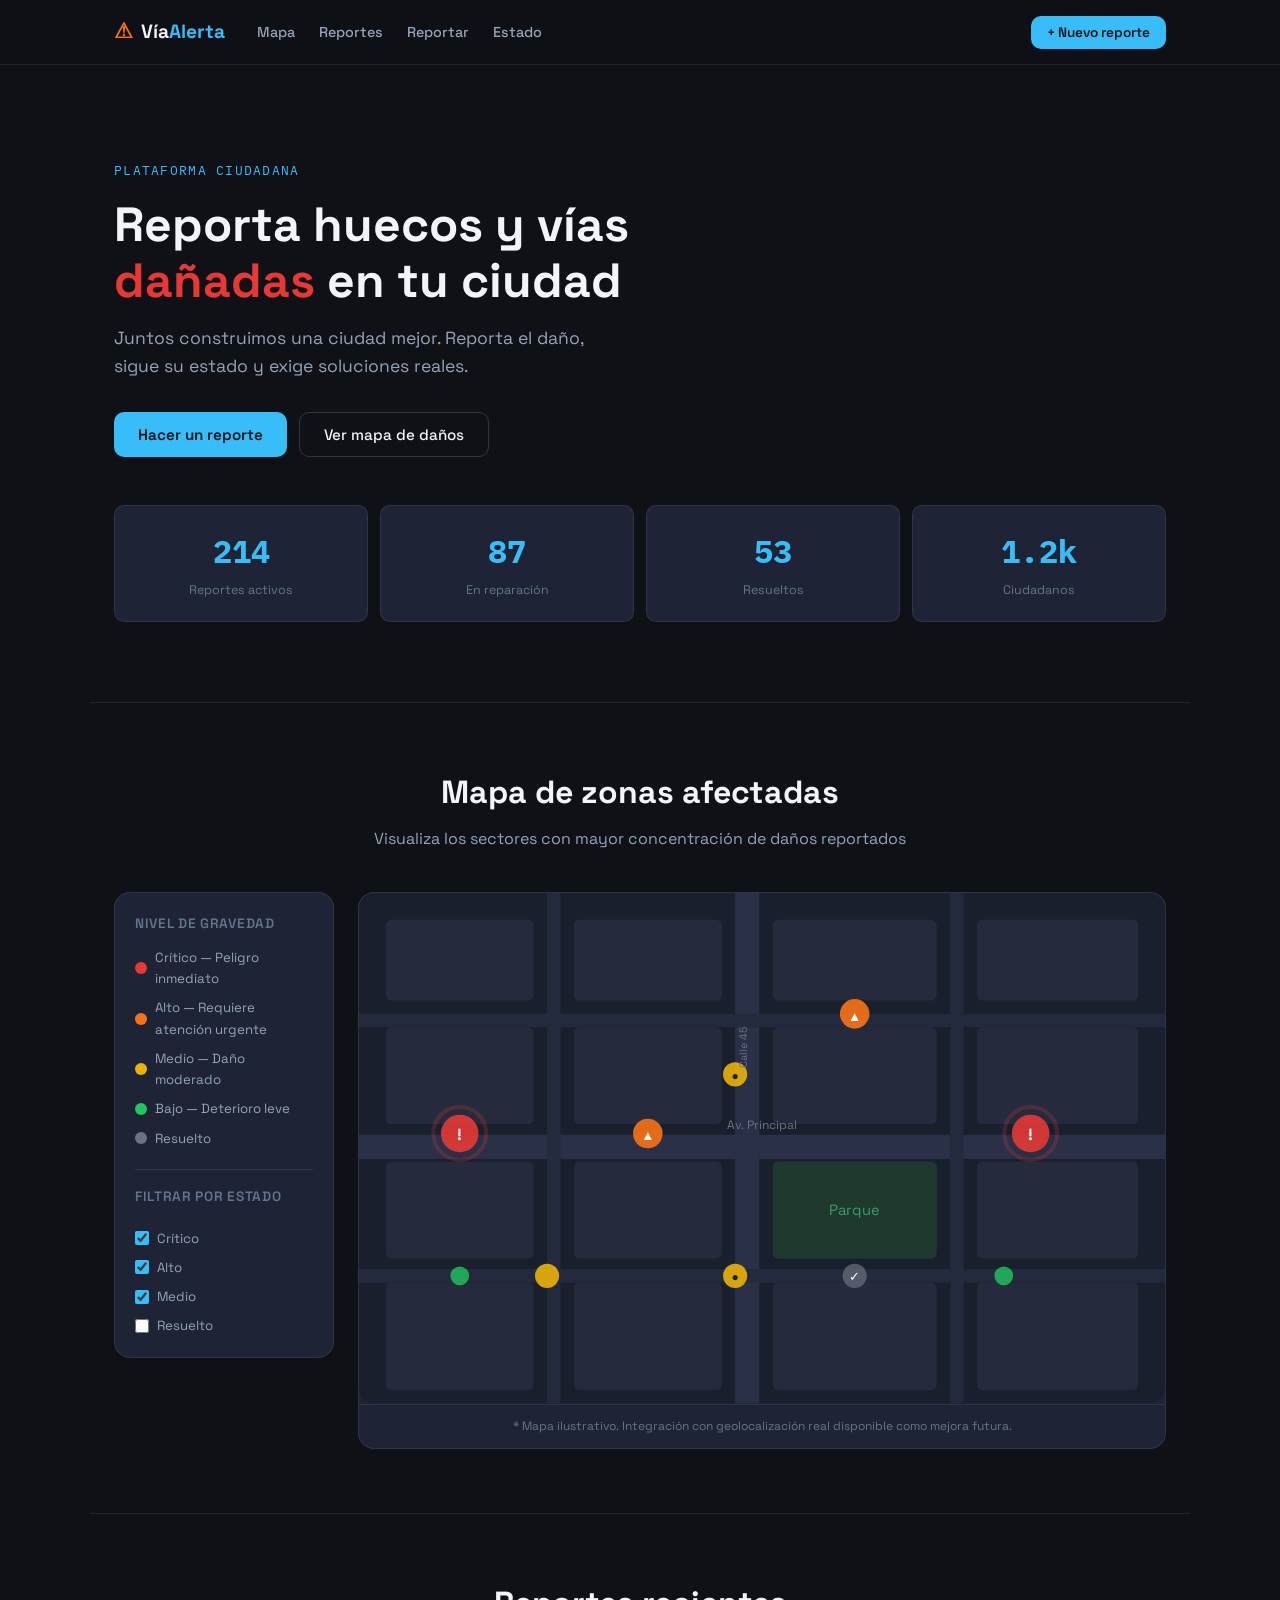
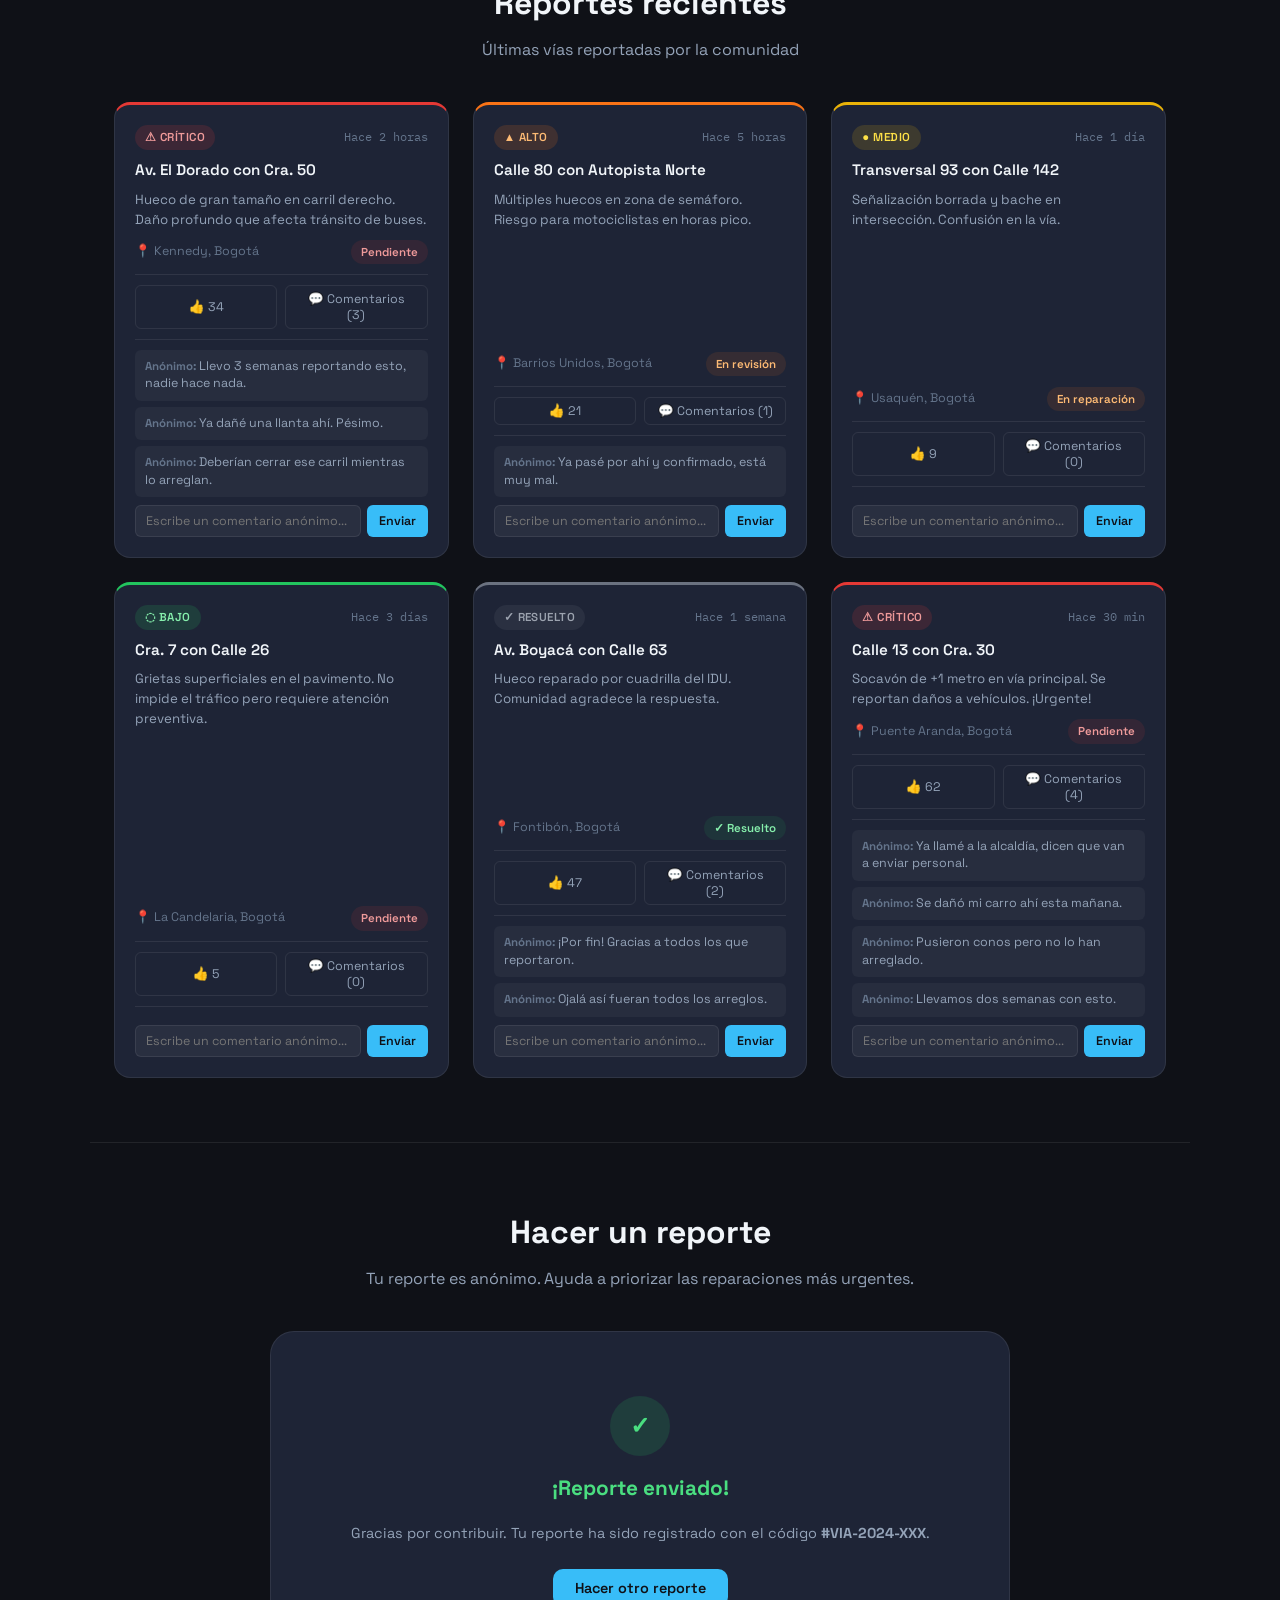
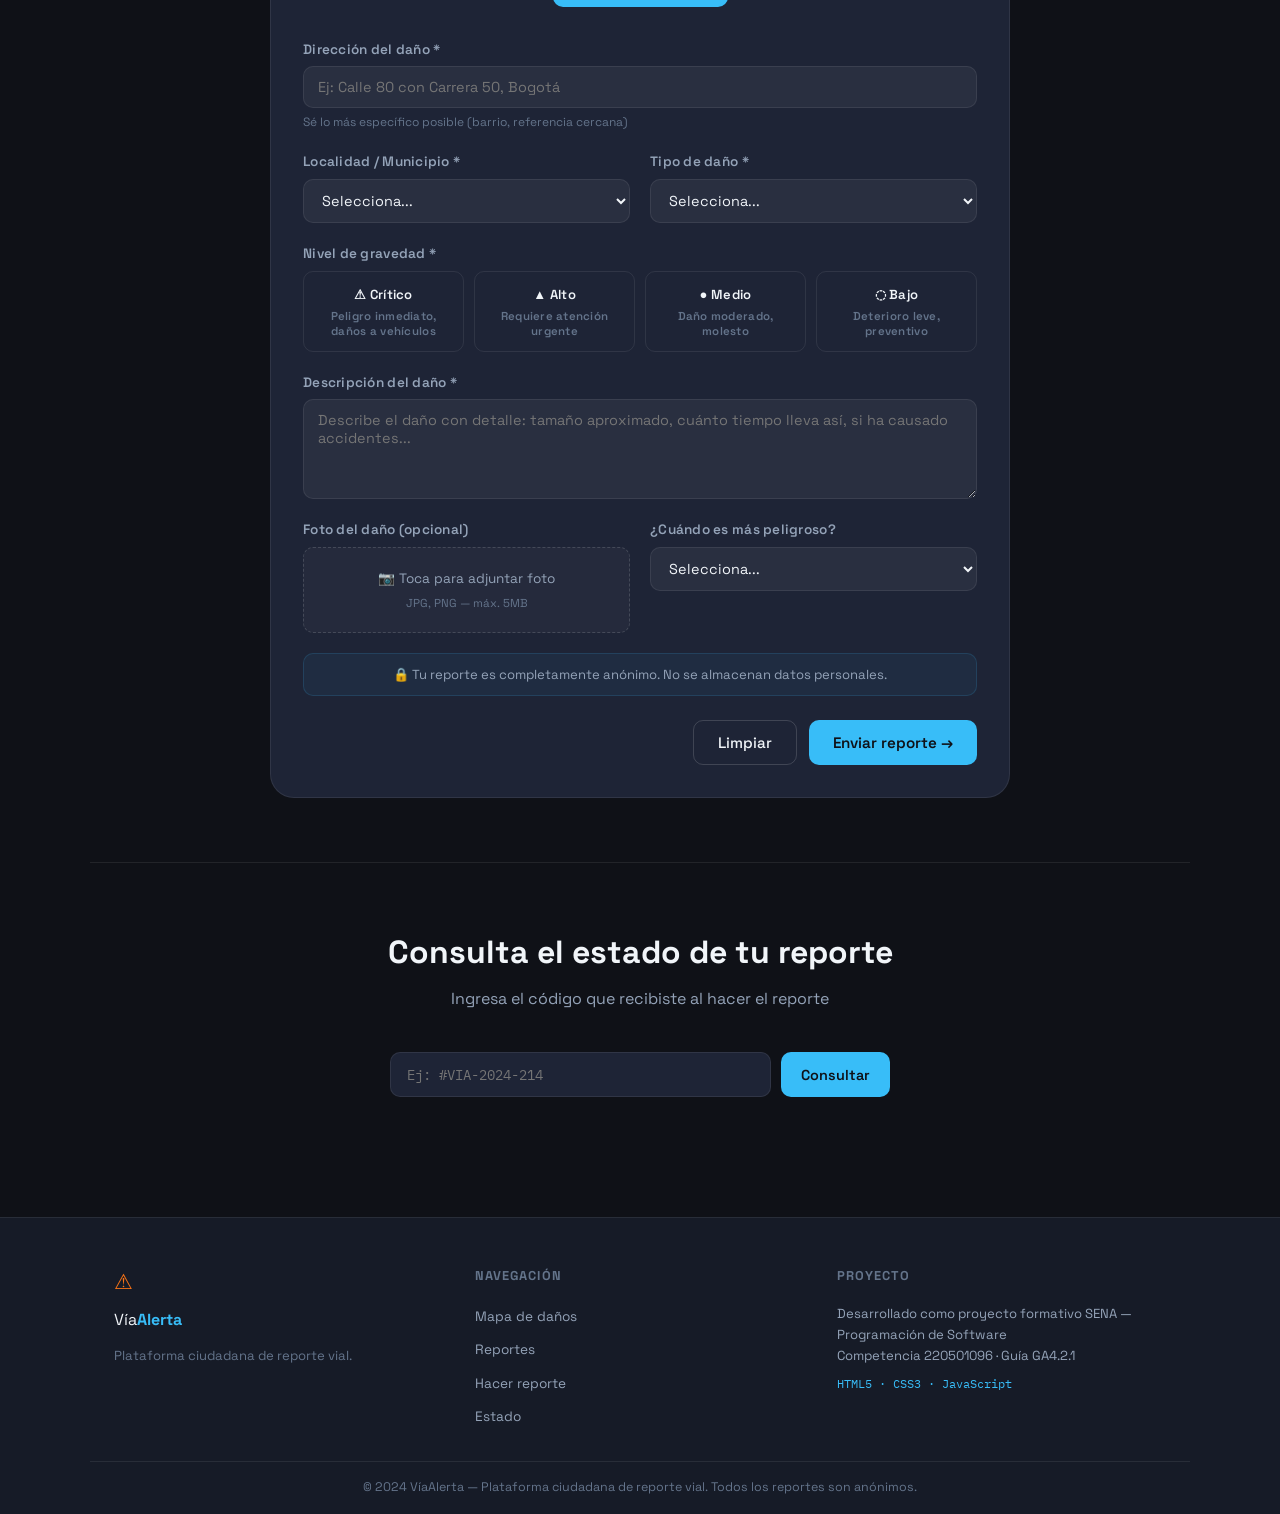
==== index.html @ db3e69d9 "Add files via upload" ====
<!DOCTYPE html>
<html lang="es">
<head>
  <meta charset="UTF-8" />
  <meta name="viewport" content="width=device-width, initial-scale=1.0" />
  <title>VíaAlerta — Reporte Ciudadano de Vías</title>
  <link rel="stylesheet" href="/estilos.css" />
  <link rel="stylesheet" href="/responsive.css" />
  <link rel="preconnect" href="https://fonts.googleapis.com" />
  <link rel="preconnect" href="https://fonts.gstatic.com" crossorigin />
  <link href="https://fonts.googleapis.com/css2?family=Space+Grotesk:wght@400;500;600;700&family=IBM+Plex+Mono:wght@400;500&display=swap" rel="stylesheet" />
</head>
<body>

  <!-- HEADER -->
  <header id="site-header">
    <div class="header-inner">
      <div class="logo">
        <span class="logo-icon">⚠</span>
        <span class="logo-text">Vía<strong>Alerta</strong></span>
      </div>
      <nav id="main-nav">
        <ul>
          <li><a href="#mapa">Mapa</a></li>
          <li><a href="#reportes">Reportes</a></li>
          <li><a href="#formulario">Reportar</a></li>
          <li><a href="#estado">Estado</a></li>
        </ul>
      </nav>
      <button class="btn-report-nav" onclick="document.getElementById('formulario').scrollIntoView({behavior:'smooth'})">
        + Nuevo reporte
      </button>
      <button class="menu-toggle" id="menuToggle" aria-label="Abrir menú">&#9776;</button>
    </div>
  </header>

  <!-- HERO -->
  <section id="hero">
    <div class="hero-content">
      <p class="hero-label">Plataforma ciudadana</p>
      <h1>Reporta huecos y vías<br /><span class="accent">dañadas</span> en tu ciudad</h1>
      <p class="hero-desc">Juntos construimos una ciudad mejor. Reporta el daño, sigue su estado y exige soluciones reales.</p>
      <div class="hero-btns">
        <button class="btn-primary" onclick="document.getElementById('formulario').scrollIntoView({behavior:'smooth'})">Hacer un reporte</button>
        <button class="btn-outline" onclick="document.getElementById('mapa').scrollIntoView({behavior:'smooth'})">Ver mapa de daños</button>
      </div>
    </div>
    <div class="hero-stats">
      <div class="stat-card">
        <span class="stat-num">214</span>
        <span class="stat-label">Reportes activos</span>
      </div>
      <div class="stat-card">
        <span class="stat-num">87</span>
        <span class="stat-label">En reparación</span>
      </div>
      <div class="stat-card">
        <span class="stat-num">53</span>
        <span class="stat-label">Resueltos</span>
      </div>
      <div class="stat-card">
        <span class="stat-num">1.2k</span>
        <span class="stat-label">Ciudadanos</span>
      </div>
    </div>
  </section>

  <!-- MAPA ILUSTRADO -->
  <section id="mapa">
    <div class="section-header">
      <h2>Mapa de zonas afectadas</h2>
      <p>Visualiza los sectores con mayor concentración de daños reportados</p>
    </div>
    <div class="mapa-container">
      <div class="mapa-leyenda">
        <h3>Nivel de gravedad</h3>
        <ul>
          <li><span class="dot dot-critica"></span> Crítico — Peligro inmediato</li>
          <li><span class="dot dot-alta"></span> Alto — Requiere atención urgente</li>
          <li><span class="dot dot-media"></span> Medio — Daño moderado</li>
          <li><span class="dot dot-baja"></span> Bajo — Deterioro leve</li>
          <li><span class="dot dot-resuelto"></span> Resuelto</li>
        </ul>
        <div class="mapa-filtros">
          <h3>Filtrar por estado</h3>
          <label><input type="checkbox" checked /> Crítico</label>
          <label><input type="checkbox" checked /> Alto</label>
          <label><input type="checkbox" checked /> Medio</label>
          <label><input type="checkbox" /> Resuelto</label>
        </div>
      </div>
      <div class="mapa-ilustrado">
        <svg viewBox="0 0 600 380" xmlns="http://www.w3.org/2000/svg" role="img" aria-label="Mapa ilustrado de zonas dañadas">
          <!-- Fondo ciudad -->
          <rect width="600" height="380" fill="#1a1f2e" rx="12"/>
          <!-- Calles principales -->
          <rect x="0" y="180" width="600" height="18" fill="#2a3047" />
          <rect x="280" y="0" width="18" height="380" fill="#2a3047" />
          <rect x="0" y="90" width="600" height="10" fill="#242a3d" />
          <rect x="0" y="280" width="600" height="10" fill="#242a3d" />
          <rect x="140" y="0" width="10" height="380" fill="#242a3d" />
          <rect x="440" y="0" width="10" height="380" fill="#242a3d" />
          <!-- Bloques edificios -->
          <rect x="20" y="20" width="110" height="60" fill="#252b3d" rx="4"/>
          <rect x="20" y="100" width="110" height="72" fill="#252b3d" rx="4"/>
          <rect x="160" y="20" width="110" height="60" fill="#252b3d" rx="4"/>
          <rect x="160" y="100" width="110" height="72" fill="#252b3d" rx="4"/>
          <rect x="308" y="20" width="122" height="60" fill="#252b3d" rx="4"/>
          <rect x="308" y="100" width="122" height="72" fill="#252b3d" rx="4"/>
          <rect x="460" y="20" width="120" height="60" fill="#252b3d" rx="4"/>
          <rect x="460" y="100" width="120" height="72" fill="#252b3d" rx="4"/>
          <rect x="20" y="200" width="110" height="72" fill="#252b3d" rx="4"/>
          <rect x="20" y="290" width="110" height="80" fill="#252b3d" rx="4"/>
          <rect x="160" y="200" width="110" height="72" fill="#252b3d" rx="4"/>
          <rect x="160" y="290" width="110" height="80" fill="#252b3d" rx="4"/>
          <rect x="308" y="200" width="122" height="72" fill="#252b3d" rx="4"/>
          <rect x="308" y="290" width="122" height="80" fill="#252b3d" rx="4"/>
          <rect x="460" y="200" width="120" height="72" fill="#252b3d" rx="4"/>
          <rect x="460" y="290" width="120" height="80" fill="#252b3d" rx="4"/>
          <!-- Parque central -->
          <rect x="308" y="200" width="122" height="72" fill="#1e3a2f" rx="4"/>
          <text x="369" y="240" font-size="11" fill="#3d9b6a" text-anchor="middle">Parque</text>

          <!-- MARCADORES DE DAÑO -->
          <!-- Crítico -->
          <circle cx="75" cy="179" r="14" fill="#e53935" opacity="0.9"/>
          <text x="75" y="184" font-size="12" fill="white" text-anchor="middle" font-weight="bold">!</text>
          <circle cx="75" cy="179" r="14" fill="none" stroke="#e53935" stroke-width="3" opacity="0.4">
            <animate attributeName="r" from="14" to="26" dur="2s" repeatCount="indefinite"/>
            <animate attributeName="opacity" from="0.4" to="0" dur="2s" repeatCount="indefinite"/>
          </circle>

          <circle cx="500" cy="179" r="14" fill="#e53935" opacity="0.9"/>
          <text x="500" y="184" font-size="12" fill="white" text-anchor="middle" font-weight="bold">!</text>
          <circle cx="500" cy="179" r="14" fill="none" stroke="#e53935" stroke-width="3" opacity="0.4">
            <animate attributeName="r" from="14" to="26" dur="2s" repeatCount="indefinite"/>
            <animate attributeName="opacity" from="0.4" to="0" dur="2s" repeatCount="indefinite"/>
          </circle>

          <!-- Alto -->
          <circle cx="215" cy="179" r="11" fill="#f97316" opacity="0.9"/>
          <text x="215" y="184" font-size="10" fill="white" text-anchor="middle">▲</text>

          <circle cx="369" cy="90" r="11" fill="#f97316" opacity="0.9"/>
          <text x="369" y="95" font-size="10" fill="white" text-anchor="middle">▲</text>

          <!-- Medio -->
          <circle cx="280" cy="135" r="9" fill="#eab308" opacity="0.9"/>
          <text x="280" y="139" font-size="9" fill="#1a1f2e" text-anchor="middle">●</text>

          <circle cx="280" cy="285" r="9" fill="#eab308" opacity="0.9"/>
          <text x="280" y="289" font-size="9" fill="#1a1f2e" text-anchor="middle">●</text>

          <circle cx="140" cy="285" r="9" fill="#eab308" opacity="0.9"/>

          <!-- Bajo -->
          <circle cx="480" cy="285" r="7" fill="#22c55e" opacity="0.8"/>
          <circle cx="75" cy="285" r="7" fill="#22c55e" opacity="0.8"/>

          <!-- Resuelto -->
          <circle cx="369" cy="285" r="9" fill="#6b7280" opacity="0.7"/>
          <text x="369" y="289" font-size="10" fill="white" text-anchor="middle">✓</text>

          <!-- Etiquetas calles -->
          <text x="300" y="176" font-size="9" fill="#6b7280" text-anchor="middle">Av. Principal</text>
          <text x="289" y="130" font-size="8" fill="#6b7280" text-anchor="start" transform="rotate(-90, 289, 130)">Calle 45</text>
        </svg>
        <p class="mapa-nota">* Mapa ilustrativo. Integración con geolocalización real disponible como mejora futura.</p>
      </div>
    </div>
  </section>

  <!-- REPORTES RECIENTES -->
  <section id="reportes">
    <div class="section-header">
      <h2>Reportes recientes</h2>
      <p>Últimas vías reportadas por la comunidad</p>
    </div>
    <div class="reportes-grid">

      <article class="reporte-card gravedad-critica">
        <div class="card-header">
          <span class="badge badge-critica">⚠ Crítico</span>
          <span class="card-fecha">Hace 2 horas</span>
        </div>
        <h3>Av. El Dorado con Cra. 50</h3>
        <p class="card-desc">Hueco de gran tamaño en carril derecho. Daño profundo que afecta tránsito de buses.</p>
        <div class="card-meta">
          <span>📍 Kennedy, Bogotá</span>
          <span class="estado estado-pendiente">Pendiente</span>
        </div>
        <div class="card-acciones">
          <button class="btn-like" onclick="likeReporte(this)">👍 <span>34</span></button>
          <button class="btn-comentar" onclick="toggleComentarios(this)">💬 Comentarios (3)</button>
        </div>
        <div class="comentarios-box" hidden>
          <div class="comentario-lista">
            <div class="comentario"><strong>Anónimo:</strong> Llevo 3 semanas reportando esto, nadie hace nada.</div>
            <div class="comentario"><strong>Anónimo:</strong> Ya dañé una llanta ahí. Pésimo.</div>
            <div class="comentario"><strong>Anónimo:</strong> Deberían cerrar ese carril mientras lo arreglan.</div>
          </div>
          <div class="comentario-input">
            <input type="text" placeholder="Escribe un comentario anónimo..." id="com-1" />
            <button onclick="enviarComentario('com-1', this.parentElement.previousElementSibling)">Enviar</button>
          </div>
        </div>
      </article>

      <article class="reporte-card gravedad-alta">
        <div class="card-header">
          <span class="badge badge-alta">▲ Alto</span>
          <span class="card-fecha">Hace 5 horas</span>
        </div>
        <h3>Calle 80 con Autopista Norte</h3>
        <p class="card-desc">Múltiples huecos en zona de semáforo. Riesgo para motociclistas en horas pico.</p>
        <div class="card-meta">
          <span>📍 Barrios Unidos, Bogotá</span>
          <span class="estado estado-revision">En revisión</span>
        </div>
        <div class="card-acciones">
          <button class="btn-like" onclick="likeReporte(this)">👍 <span>21</span></button>
          <button class="btn-comentar" onclick="toggleComentarios(this)">💬 Comentarios (1)</button>
        </div>
        <div class="comentarios-box" hidden>
          <div class="comentario-lista">
            <div class="comentario"><strong>Anónimo:</strong> Ya pasé por ahí y confirmado, está muy mal.</div>
          </div>
          <div class="comentario-input">
            <input type="text" placeholder="Escribe un comentario anónimo..." id="com-2" />
            <button onclick="enviarComentario('com-2', this.parentElement.previousElementSibling)">Enviar</button>
          </div>
        </div>
      </article>

      <article class="reporte-card gravedad-media">
        <div class="card-header">
          <span class="badge badge-media">● Medio</span>
          <span class="card-fecha">Hace 1 día</span>
        </div>
        <h3>Transversal 93 con Calle 142</h3>
        <p class="card-desc">Señalización borrada y bache en intersección. Confusión en la vía.</p>
        <div class="card-meta">
          <span>📍 Usaquén, Bogotá</span>
          <span class="estado estado-revision">En reparación</span>
        </div>
        <div class="card-acciones">
          <button class="btn-like" onclick="likeReporte(this)">👍 <span>9</span></button>
          <button class="btn-comentar" onclick="toggleComentarios(this)">💬 Comentarios (0)</button>
        </div>
        <div class="comentarios-box" hidden>
          <div class="comentario-lista"></div>
          <div class="comentario-input">
            <input type="text" placeholder="Escribe un comentario anónimo..." id="com-3" />
            <button onclick="enviarComentario('com-3', this.parentElement.previousElementSibling)">Enviar</button>
          </div>
        </div>
      </article>

      <article class="reporte-card gravedad-baja">
        <div class="card-header">
          <span class="badge badge-baja">◌ Bajo</span>
          <span class="card-fecha">Hace 3 días</span>
        </div>
        <h3>Cra. 7 con Calle 26</h3>
        <p class="card-desc">Grietas superficiales en el pavimento. No impide el tráfico pero requiere atención preventiva.</p>
        <div class="card-meta">
          <span>📍 La Candelaria, Bogotá</span>
          <span class="estado estado-pendiente">Pendiente</span>
        </div>
        <div class="card-acciones">
          <button class="btn-like" onclick="likeReporte(this)">👍 <span>5</span></button>
          <button class="btn-comentar" onclick="toggleComentarios(this)">💬 Comentarios (0)</button>
        </div>
        <div class="comentarios-box" hidden>
          <div class="comentario-lista"></div>
          <div class="comentario-input">
            <input type="text" placeholder="Escribe un comentario anónimo..." id="com-4" />
            <button onclick="enviarComentario('com-4', this.parentElement.previousElementSibling)">Enviar</button>
          </div>
        </div>
      </article>

      <article class="reporte-card gravedad-resuelto">
        <div class="card-header">
          <span class="badge badge-resuelto">✓ Resuelto</span>
          <span class="card-fecha">Hace 1 semana</span>
        </div>
        <h3>Av. Boyacá con Calle 63</h3>
        <p class="card-desc">Hueco reparado por cuadrilla del IDU. Comunidad agradece la respuesta.</p>
        <div class="card-meta">
          <span>📍 Fontibón, Bogotá</span>
          <span class="estado estado-resuelto">✓ Resuelto</span>
        </div>
        <div class="card-acciones">
          <button class="btn-like" onclick="likeReporte(this)">👍 <span>47</span></button>
          <button class="btn-comentar" onclick="toggleComentarios(this)">💬 Comentarios (2)</button>
        </div>
        <div class="comentarios-box" hidden>
          <div class="comentario-lista">
            <div class="comentario"><strong>Anónimo:</strong> ¡Por fin! Gracias a todos los que reportaron.</div>
            <div class="comentario"><strong>Anónimo:</strong> Ojalá así fueran todos los arreglos.</div>
          </div>
          <div class="comentario-input">
            <input type="text" placeholder="Escribe un comentario anónimo..." id="com-5" />
            <button onclick="enviarComentario('com-5', this.parentElement.previousElementSibling)">Enviar</button>
          </div>
        </div>
      </article>

      <article class="reporte-card gravedad-critica">
        <div class="card-header">
          <span class="badge badge-critica">⚠ Crítico</span>
          <span class="card-fecha">Hace 30 min</span>
        </div>
        <h3>Calle 13 con Cra. 30</h3>
        <p class="card-desc">Socavón de +1 metro en vía principal. Se reportan daños a vehículos. ¡Urgente!</p>
        <div class="card-meta">
          <span>📍 Puente Aranda, Bogotá</span>
          <span class="estado estado-pendiente">Pendiente</span>
        </div>
        <div class="card-acciones">
          <button class="btn-like" onclick="likeReporte(this)">👍 <span>62</span></button>
          <button class="btn-comentar" onclick="toggleComentarios(this)">💬 Comentarios (4)</button>
        </div>
        <div class="comentarios-box" hidden>
          <div class="comentario-lista">
            <div class="comentario"><strong>Anónimo:</strong> Ya llamé a la alcaldía, dicen que van a enviar personal.</div>
            <div class="comentario"><strong>Anónimo:</strong> Se dañó mi carro ahí esta mañana.</div>
            <div class="comentario"><strong>Anónimo:</strong> Pusieron conos pero no lo han arreglado.</div>
            <div class="comentario"><strong>Anónimo:</strong> Llevamos dos semanas con esto.</div>
          </div>
          <div class="comentario-input">
            <input type="text" placeholder="Escribe un comentario anónimo..." id="com-6" />
            <button onclick="enviarComentario('com-6', this.parentElement.previousElementSibling)">Enviar</button>
          </div>
        </div>
      </article>

    </div>
  </section>

  <!-- FORMULARIO DE REPORTE -->
  <section id="formulario">
    <div class="section-header">
      <h2>Hacer un reporte</h2>
      <p>Tu reporte es anónimo. Ayuda a priorizar las reparaciones más urgentes.</p>
    </div>
    <div class="form-container">
      <div class="form-card">
        <div id="form-success" class="form-success" hidden>
          <span class="success-icon">✓</span>
          <h3>¡Reporte enviado!</h3>
          <p>Gracias por contribuir. Tu reporte ha sido registrado con el código <strong id="codigo-reporte">#VIA-2024-XXX</strong>.</p>
          <button onclick="resetForm()">Hacer otro reporte</button>
        </div>

        <form id="reporte-form" onsubmit="enviarReporte(event)" novalidate>
          <div class="form-grid">
            <div class="form-group full-width">
              <label for="direccion">Dirección del daño *</label>
              <input type="text" id="direccion" name="direccion" placeholder="Ej: Calle 80 con Carrera 50, Bogotá" required />
              <span class="form-hint">Sé lo más específico posible (barrio, referencia cercana)</span>
            </div>

            <div class="form-group">
              <label for="localidad">Localidad / Municipio *</label>
              <select id="localidad" name="localidad" required>
                <option value="">Selecciona...</option>
                <option>Usaquén</option>
                <option>Chapinero</option>
                <option>Santa Fe</option>
                <option>San Cristóbal</option>
                <option>Usme</option>
                <option>Tunjuelito</option>
                <option>Bosa</option>
                <option>Kennedy</option>
                <option>Fontibón</option>
                <option>Engativá</option>
                <option>Suba</option>
                <option>Barrios Unidos</option>
                <option>Teusaquillo</option>
                <option>Los Mártires</option>
                <option>Antonio Nariño</option>
                <option>Puente Aranda</option>
                <option>La Candelaria</option>
                <option>Rafael Uribe</option>
                <option>Ciudad Bolívar</option>
                <option>Sumapaz</option>
              </select>
            </div>

            <div class="form-group">
              <label for="tipo-dano">Tipo de daño *</label>
              <select id="tipo-dano" name="tipo-dano" required>
                <option value="">Selecciona...</option>
                <option>Hueco / bache</option>
                <option>Socavón</option>
                <option>Grietas en pavimento</option>
                <option>Señalización borrada</option>
                <option>Señal de tránsito caída</option>
                <option>Hundimiento de vía</option>
                <option>Daño en andén / bordillo</option>
                <option>Otro</option>
              </select>
            </div>

            <div class="form-group full-width">
              <label>Nivel de gravedad *</label>
              <div class="gravedad-selector">
                <label class="gravedad-opcion critica">
                  <input type="radio" name="gravedad" value="critica" required />
                  <span class="gravedad-label">⚠ Crítico</span>
                  <span class="gravedad-desc">Peligro inmediato, daños a vehículos</span>
                </label>
                <label class="gravedad-opcion alta">
                  <input type="radio" name="gravedad" value="alta" />
                  <span class="gravedad-label">▲ Alto</span>
                  <span class="gravedad-desc">Requiere atención urgente</span>
                </label>
                <label class="gravedad-opcion media">
                  <input type="radio" name="gravedad" value="media" />
                  <span class="gravedad-label">● Medio</span>
                  <span class="gravedad-desc">Daño moderado, molesto</span>
                </label>
                <label class="gravedad-opcion baja">
                  <input type="radio" name="gravedad" value="baja" />
                  <span class="gravedad-label">◌ Bajo</span>
                  <span class="gravedad-desc">Deterioro leve, preventivo</span>
                </label>
              </div>
            </div>

            <div class="form-group full-width">
              <label for="descripcion">Descripción del daño *</label>
              <textarea id="descripcion" name="descripcion" rows="4" placeholder="Describe el daño con detalle: tamaño aproximado, cuánto tiempo lleva así, si ha causado accidentes..." required></textarea>
            </div>

            <div class="form-group">
              <label for="foto">Foto del daño (opcional)</label>
              <div class="file-upload" onclick="document.getElementById('foto').click()">
                <span>📷 Toca para adjuntar foto</span>
                <span class="file-hint">JPG, PNG — máx. 5MB</span>
              </div>
              <input type="file" id="foto" name="foto" accept="image/*" style="display:none" onchange="mostrarFoto(this)" />
              <div id="preview-foto" class="foto-preview" hidden></div>
            </div>

            <div class="form-group">
              <label for="horario">¿Cuándo es más peligroso?</label>
              <select id="horario" name="horario">
                <option value="">Selecciona...</option>
                <option>Todo el día</option>
                <option>Horas pico (mañana/tarde)</option>
                <option>Noche (falta iluminación)</option>
                <option>Lluvia (se inunda)</option>
              </select>
            </div>

            <div class="form-group full-width aviso-anonimo">
              <span>🔒 Tu reporte es completamente anónimo. No se almacenan datos personales.</span>
            </div>
          </div>

          <div class="form-actions">
            <button type="reset" class="btn-outline">Limpiar</button>
            <button type="submit" class="btn-primary">Enviar reporte →</button>
          </div>
        </form>
      </div>
    </div>
  </section>

  <!-- ESTADO DE REPORTES -->
  <section id="estado">
    <div class="section-header">
      <h2>Consulta el estado de tu reporte</h2>
      <p>Ingresa el código que recibiste al hacer el reporte</p>
    </div>
    <div class="estado-container">
      <div class="estado-buscador">
        <input type="text" id="codigo-busqueda" placeholder="Ej: #VIA-2024-214" />
        <button onclick="buscarEstado()">Consultar</button>
      </div>
      <div id="estado-resultado" class="estado-resultado" hidden>
        <div class="estado-timeline">
          <h3>Reporte <span id="codigo-resultado"></span></h3>
          <div class="timeline">
            <div class="timeline-item completado">
              <div class="timeline-dot"></div>
              <div class="timeline-content">
                <strong>Recibido</strong>
                <span>Tu reporte fue registrado exitosamente</span>
              </div>
            </div>
            <div class="timeline-item completado">
              <div class="timeline-dot"></div>
              <div class="timeline-content">
                <strong>En revisión</strong>
                <span>La entidad competente ha recibido el reporte</span>
              </div>
            </div>
            <div class="timeline-item activo">
              <div class="timeline-dot"></div>
              <div class="timeline-content">
                <strong>Programado</strong>
                <span>Se asignó cuadrilla de reparación</span>
              </div>
            </div>
            <div class="timeline-item pendiente">
              <div class="timeline-dot"></div>
              <div class="timeline-content">
                <strong>Resuelto</strong>
                <span>Pendiente</span>
              </div>
            </div>
          </div>
        </div>
      </div>
    </div>
  </section>

  <!-- FOOTER -->
  <footer id="site-footer">
    <div class="footer-inner">
      <div class="footer-brand">
        <span class="logo-icon">⚠</span>
        <span class="logo-text">Vía<strong>Alerta</strong></span>
        <p>Plataforma ciudadana de reporte vial.</p>
      </div>
      <nav class="footer-nav">
        <h4>Navegación</h4>
        <ul>
          <li><a href="#mapa">Mapa de daños</a></li>
          <li><a href="#reportes">Reportes</a></li>
          <li><a href="#formulario">Hacer reporte</a></li>
          <li><a href="#estado">Estado</a></li>
        </ul>
      </nav>
      <div class="footer-info">
        <h4>Proyecto</h4>
        <p>Desarrollado como proyecto formativo SENA — Programación de Software</p>
        <p>Competencia 220501096 · Guía GA4.2.1</p>
        <p class="footer-tecno">HTML5 · CSS3 · JavaScript</p>
      </div>
    </div>
    <div class="footer-bottom">
      <p>© 2024 VíaAlerta — Plataforma ciudadana de reporte vial. Todos los reportes son anónimos.</p>
    </div>
  </footer>

  <script src="js/main.js"></script>
</body>
</html>
---- estilos.css ----
/* ====================================================
   VíaAlerta — estilos.css
   Estilos base y componentes principales
   Competencia 220501096 · GA4.2.1
   ==================================================== */

/* ---- RESET Y BASE ---- */
*, *::before, *::after {
  margin: 0;
  padding: 0;
  box-sizing: border-box;
}

:root {
  --color-critica: #e53935;
  --color-critica-bg: #ffebee;
  --color-critica-dark: #b71c1c;
  --color-alta: #f97316;
  --color-alta-bg: #fff3e0;
  --color-alta-dark: #c2410c;
  --color-media: #eab308;
  --color-media-bg: #fefce8;
  --color-media-dark: #a16207;
  --color-baja: #22c55e;
  --color-baja-bg: #f0fdf4;
  --color-baja-dark: #15803d;
  --color-resuelto: #6b7280;
  --color-resuelto-bg: #f3f4f6;
  --color-resuelto-dark: #374151;

  --bg-dark: #0f1117;
  --bg-surface: #161b27;
  --bg-card: #1e2436;
  --bg-card-hover: #242b3d;
  --text-primary: #f1f5f9;
  --text-secondary: #94a3b8;
  --text-muted: #64748b;
  --accent: #38bdf8;
  --accent-dark: #0ea5e9;
  --border: rgba(255,255,255,0.08);
  --border-hover: rgba(255,255,255,0.15);

  --font-main: 'Space Grotesk', sans-serif;
  --font-mono: 'IBM Plex Mono', monospace;

  --radius-sm: 6px;
  --radius-md: 10px;
  --radius-lg: 16px;
  --radius-xl: 24px;

  --shadow-sm: 0 1px 4px rgba(0,0,0,0.3);
  --shadow-md: 0 4px 16px rgba(0,0,0,0.4);
  --shadow-lg: 0 8px 32px rgba(0,0,0,0.5);

  --max-width: 1100px;
  --gap: 24px;
}

html {
  scroll-behavior: smooth;
}

body {
  font-family: var(--font-main);
  background-color: var(--bg-dark);
  color: var(--text-primary);
  line-height: 1.6;
  font-size: 16px;
}

img { max-width: 100%; display: block; }
a { color: var(--accent); text-decoration: none; transition: color 0.2s; }
a:hover { color: var(--accent-dark); }
ul { list-style: none; }

/* ---- UTILIDADES ---- */
.section-header {
  text-align: center;
  margin-bottom: 2.5rem;
}
.section-header h2 {
  font-size: clamp(1.6rem, 3vw, 2rem);
  font-weight: 700;
  margin-bottom: 0.5rem;
  color: var(--text-primary);
}
.section-header p {
  color: var(--text-secondary);
  font-size: 1rem;
}

/* ---- BOTONES ---- */
.btn-primary {
  background: var(--accent);
  color: #0f1117;
  border: none;
  padding: 12px 24px;
  border-radius: var(--radius-md);
  font-family: var(--font-main);
  font-size: 0.95rem;
  font-weight: 600;
  cursor: pointer;
  transition: background 0.2s, transform 0.15s;
}
.btn-primary:hover { background: var(--accent-dark); transform: translateY(-1px); }
.btn-primary:active { transform: scale(0.98); }

.btn-outline {
  background: transparent;
  color: var(--text-primary);
  border: 1px solid var(--border-hover);
  padding: 12px 24px;
  border-radius: var(--radius-md);
  font-family: var(--font-main);
  font-size: 0.95rem;
  font-weight: 500;
  cursor: pointer;
  transition: border-color 0.2s, background 0.2s;
}
.btn-outline:hover { border-color: var(--accent); background: rgba(56,189,248,0.05); }

/* ---- HEADER ---- */
#site-header {
  position: sticky;
  top: 0;
  z-index: 100;
  background: rgba(15,17,23,0.9);
  backdrop-filter: blur(12px);
  border-bottom: 1px solid var(--border);
}
.header-inner {
  max-width: var(--max-width);
  margin: 0 auto;
  padding: 0 1.5rem;
  height: 64px;
  display: flex;
  align-items: center;
  gap: 2rem;
}
.logo {
  display: flex;
  align-items: center;
  gap: 8px;
  font-size: 1.2rem;
  font-weight: 700;
  color: var(--text-primary);
  text-decoration: none;
}
.logo-icon { font-size: 1.3rem; color: var(--color-alta); }
.logo-text strong { color: var(--accent); }

#main-nav { flex: 1; }
#main-nav ul {
  display: flex;
  gap: 1.5rem;
}
#main-nav a {
  color: var(--text-secondary);
  font-size: 0.9rem;
  font-weight: 500;
  transition: color 0.2s;
}
#main-nav a:hover { color: var(--text-primary); }

.btn-report-nav {
  background: var(--accent);
  color: #0f1117;
  border: none;
  padding: 8px 16px;
  border-radius: var(--radius-md);
  font-family: var(--font-main);
  font-size: 0.85rem;
  font-weight: 600;
  cursor: pointer;
  white-space: nowrap;
  transition: background 0.2s;
}
.btn-report-nav:hover { background: var(--accent-dark); }

.menu-toggle {
  display: none;
  background: none;
  border: none;
  color: var(--text-primary);
  font-size: 1.4rem;
  cursor: pointer;
  margin-left: auto;
}

/* ---- HERO ---- */
#hero {
  max-width: var(--max-width);
  margin: 0 auto;
  padding: 5rem 1.5rem 4rem;
}
.hero-content { max-width: 600px; margin-bottom: 3rem; }
.hero-label {
  font-family: var(--font-mono);
  font-size: 0.8rem;
  letter-spacing: 0.1em;
  text-transform: uppercase;
  color: var(--accent);
  margin-bottom: 1rem;
}
.hero-content h1 {
  font-size: clamp(2rem, 5vw, 3rem);
  font-weight: 700;
  line-height: 1.15;
  margin-bottom: 1rem;
}
.hero-content h1 .accent { color: var(--color-critica); }
.hero-desc {
  font-size: 1.1rem;
  color: var(--text-secondary);
  margin-bottom: 2rem;
  max-width: 480px;
}
.hero-btns { display: flex; gap: 12px; flex-wrap: wrap; }
.hero-stats {
  display: grid;
  grid-template-columns: repeat(4, 1fr);
  gap: 12px;
}
.stat-card {
  background: var(--bg-card);
  border: 1px solid var(--border);
  border-radius: var(--radius-md);
  padding: 1.25rem 1rem;
  display: flex;
  flex-direction: column;
  align-items: center;
  gap: 4px;
}
.stat-num {
  font-size: 2rem;
  font-weight: 700;
  color: var(--accent);
  font-family: var(--font-mono);
}
.stat-label {
  font-size: 0.78rem;
  color: var(--text-muted);
  text-align: center;
}

/* ---- SECCIONES ---- */
section {
  padding: 4rem 1.5rem;
  max-width: var(--max-width);
  margin: 0 auto;
}
section:not(#hero) {
  border-top: 1px solid var(--border);
}

/* ---- MAPA ---- */
.mapa-container {
  display: grid;
  grid-template-columns: 220px 1fr;
  gap: var(--gap);
  align-items: start;
}
.mapa-leyenda {
  background: var(--bg-card);
  border: 1px solid var(--border);
  border-radius: var(--radius-lg);
  padding: 1.25rem;
}
.mapa-leyenda h3 {
  font-size: 0.85rem;
  font-weight: 600;
  text-transform: uppercase;
  letter-spacing: 0.05em;
  color: var(--text-muted);
  margin-bottom: 0.75rem;
}
.mapa-leyenda ul { display: flex; flex-direction: column; gap: 8px; }
.mapa-leyenda li {
  display: flex;
  align-items: center;
  gap: 8px;
  font-size: 0.83rem;
  color: var(--text-secondary);
}
.dot {
  width: 12px;
  height: 12px;
  border-radius: 50%;
  flex-shrink: 0;
}
.dot-critica { background: var(--color-critica); }
.dot-alta { background: var(--color-alta); }
.dot-media { background: var(--color-media); }
.dot-baja { background: var(--color-baja); }
.dot-resuelto { background: var(--color-resuelto); }

.mapa-filtros {
  margin-top: 1.25rem;
  border-top: 1px solid var(--border);
  padding-top: 1rem;
  display: flex;
  flex-direction: column;
  gap: 8px;
}
.mapa-filtros label {
  display: flex;
  align-items: center;
  gap: 8px;
  font-size: 0.83rem;
  color: var(--text-secondary);
  cursor: pointer;
}
.mapa-filtros input[type="checkbox"] {
  accent-color: var(--accent);
  width: 14px;
  height: 14px;
}

.mapa-ilustrado {
  background: var(--bg-card);
  border: 1px solid var(--border);
  border-radius: var(--radius-lg);
  overflow: hidden;
}
.mapa-ilustrado svg { width: 100%; height: auto; display: block; }
.mapa-nota {
  font-size: 0.75rem;
  color: var(--text-muted);
  text-align: center;
  padding: 0.75rem;
  border-top: 1px solid var(--border);
}

/* ---- TARJETAS DE REPORTES ---- */
.reportes-grid {
  display: grid;
  grid-template-columns: repeat(3, 1fr);
  gap: var(--gap);
}

.reporte-card {
  background: var(--bg-card);
  border: 1px solid var(--border);
  border-radius: var(--radius-lg);
  padding: 1.25rem;
  transition: transform 0.2s, border-color 0.2s, box-shadow 0.2s;
  border-top: 3px solid transparent;
  display: flex;
  flex-direction: column;
  gap: 10px;
}
.reporte-card:hover {
  transform: translateY(-3px);
  border-color: var(--border-hover);
  box-shadow: var(--shadow-md);
}
.gravedad-critica { border-top-color: var(--color-critica); }
.gravedad-alta    { border-top-color: var(--color-alta); }
.gravedad-media   { border-top-color: var(--color-media); }
.gravedad-baja    { border-top-color: var(--color-baja); }
.gravedad-resuelto{ border-top-color: var(--color-resuelto); }

.card-header {
  display: flex;
  justify-content: space-between;
  align-items: center;
}
.card-fecha {
  font-family: var(--font-mono);
  font-size: 0.72rem;
  color: var(--text-muted);
}

/* Badges */
.badge {
  font-size: 0.72rem;
  font-weight: 600;
  padding: 3px 10px;
  border-radius: 999px;
  text-transform: uppercase;
  letter-spacing: 0.04em;
}
.badge-critica { background: rgba(229,57,53,0.15); color: #ef9a9a; }
.badge-alta    { background: rgba(249,115,22,0.15); color: #fdba74; }
.badge-media   { background: rgba(234,179,8,0.15);  color: #fde047; }
.badge-baja    { background: rgba(34,197,94,0.15);  color: #86efac; }
.badge-resuelto{ background: rgba(107,114,128,0.15); color: #9ca3af; }

.reporte-card h3 {
  font-size: 0.95rem;
  font-weight: 600;
  color: var(--text-primary);
  line-height: 1.3;
}
.card-desc {
  font-size: 0.83rem;
  color: var(--text-secondary);
  line-height: 1.5;
  flex: 1;
}
.card-meta {
  display: flex;
  justify-content: space-between;
  align-items: center;
  font-size: 0.78rem;
  color: var(--text-muted);
  flex-wrap: wrap;
  gap: 6px;
}

/* Estado */
.estado {
  font-size: 0.72rem;
  font-weight: 600;
  padding: 3px 10px;
  border-radius: 999px;
}
.estado-pendiente { background: rgba(229,57,53,0.1); color: #ef9a9a; }
.estado-revision  { background: rgba(249,115,22,0.1); color: #fdba74; }
.estado-resuelto  { background: rgba(34,197,94,0.1); color: #86efac; }

/* Acciones de la card */
.card-acciones {
  display: flex;
  gap: 8px;
  border-top: 1px solid var(--border);
  padding-top: 10px;
}
.btn-like, .btn-comentar {
  background: transparent;
  border: 1px solid var(--border);
  color: var(--text-secondary);
  padding: 5px 12px;
  border-radius: var(--radius-sm);
  font-size: 0.78rem;
  cursor: pointer;
  font-family: var(--font-main);
  transition: background 0.2s, border-color 0.2s, color 0.2s;
  flex: 1;
  text-align: center;
}
.btn-like:hover  { background: rgba(56,189,248,0.1); border-color: var(--accent); color: var(--accent); }
.btn-comentar:hover { background: rgba(255,255,255,0.05); border-color: var(--border-hover); }
.btn-like.activo { background: rgba(56,189,248,0.15); border-color: var(--accent); color: var(--accent); }

/* Comentarios */
.comentarios-box {
  border-top: 1px solid var(--border);
  padding-top: 10px;
  display: flex;
  flex-direction: column;
  gap: 8px;
}
.comentario-lista { display: flex; flex-direction: column; gap: 6px; }
.comentario {
  background: rgba(255,255,255,0.04);
  border-radius: var(--radius-sm);
  padding: 8px 10px;
  font-size: 0.78rem;
  color: var(--text-secondary);
  line-height: 1.4;
}
.comentario strong { color: var(--text-muted); font-size: 0.72rem; }
.comentario-input {
  display: flex;
  gap: 6px;
}
.comentario-input input {
  flex: 1;
  background: rgba(255,255,255,0.05);
  border: 1px solid var(--border);
  border-radius: var(--radius-sm);
  padding: 7px 10px;
  color: var(--text-primary);
  font-family: var(--font-main);
  font-size: 0.78rem;
  outline: none;
  transition: border-color 0.2s;
}
.comentario-input input:focus { border-color: var(--accent); }
.comentario-input button {
  background: var(--accent);
  color: #0f1117;
  border: none;
  padding: 7px 12px;
  border-radius: var(--radius-sm);
  font-size: 0.78rem;
  font-weight: 600;
  cursor: pointer;
  font-family: var(--font-main);
  white-space: nowrap;
  transition: background 0.2s;
}
.comentario-input button:hover { background: var(--accent-dark); }

/* ---- FORMULARIO ---- */
#formulario { background: none; }
.form-container { max-width: 740px; margin: 0 auto; }
.form-card {
  background: var(--bg-card);
  border: 1px solid var(--border);
  border-radius: var(--radius-xl);
  padding: 2rem;
}
.form-grid {
  display: grid;
  grid-template-columns: 1fr 1fr;
  gap: 1.25rem;
  margin-bottom: 1.5rem;
}
.form-group { display: flex; flex-direction: column; gap: 6px; }
.full-width { grid-column: 1 / -1; }

.form-group label {
  font-size: 0.85rem;
  font-weight: 600;
  color: var(--text-secondary);
  letter-spacing: 0.02em;
}
.form-group input[type="text"],
.form-group select,
.form-group textarea {
  background: rgba(255,255,255,0.05);
  border: 1px solid var(--border);
  border-radius: var(--radius-md);
  padding: 11px 14px;
  color: var(--text-primary);
  font-family: var(--font-main);
  font-size: 0.9rem;
  outline: none;
  transition: border-color 0.2s, background 0.2s;
  width: 100%;
}
.form-group input:focus,
.form-group select:focus,
.form-group textarea:focus {
  border-color: var(--accent);
  background: rgba(56,189,248,0.05);
}
.form-group select { cursor: pointer; }
.form-group select option { background: #1e2436; }
.form-group textarea { resize: vertical; min-height: 100px; }
.form-hint {
  font-size: 0.75rem;
  color: var(--text-muted);
  line-height: 1.4;
}

/* Selector de gravedad */
.gravedad-selector {
  display: grid;
  grid-template-columns: repeat(4, 1fr);
  gap: 10px;
}
.gravedad-opcion {
  border: 1px solid var(--border);
  border-radius: var(--radius-md);
  padding: 12px 10px;
  cursor: pointer;
  transition: border-color 0.2s, background 0.2s;
  display: flex;
  flex-direction: column;
  gap: 4px;
  align-items: center;
  text-align: center;
}
.gravedad-opcion input[type="radio"] { display: none; }
.gravedad-opcion:has(input:checked) { background: rgba(56,189,248,0.05); }
.gravedad-opcion.critica:has(input:checked) { border-color: var(--color-critica); background: rgba(229,57,53,0.08); }
.gravedad-opcion.alta:has(input:checked)    { border-color: var(--color-alta); background: rgba(249,115,22,0.08); }
.gravedad-opcion.media:has(input:checked)   { border-color: var(--color-media); background: rgba(234,179,8,0.08); }
.gravedad-opcion.baja:has(input:checked)    { border-color: var(--color-baja); background: rgba(34,197,94,0.08); }
.gravedad-opcion:hover { border-color: var(--border-hover); background: rgba(255,255,255,0.04); }
.gravedad-label {
  font-size: 0.82rem;
  font-weight: 600;
  color: var(--text-primary);
}
.gravedad-desc {
  font-size: 0.72rem;
  color: var(--text-muted);
  line-height: 1.3;
}

/* File upload */
.file-upload {
  background: rgba(255,255,255,0.03);
  border: 1.5px dashed var(--border-hover);
  border-radius: var(--radius-md);
  padding: 1.25rem;
  cursor: pointer;
  display: flex;
  flex-direction: column;
  align-items: center;
  gap: 4px;
  transition: background 0.2s, border-color 0.2s;
  font-size: 0.85rem;
  color: var(--text-secondary);
}
.file-upload:hover { background: rgba(56,189,248,0.04); border-color: var(--accent); }
.file-hint { font-size: 0.72rem; color: var(--text-muted); }

.foto-preview {
  margin-top: 8px;
  border-radius: var(--radius-md);
  overflow: hidden;
  max-height: 140px;
}
.foto-preview img { width: 100%; height: 140px; object-fit: cover; }

/* Aviso anónimo */
.aviso-anonimo {
  background: rgba(56,189,248,0.06);
  border: 1px solid rgba(56,189,248,0.15);
  border-radius: var(--radius-md);
  padding: 10px 14px;
  font-size: 0.82rem;
  color: var(--text-secondary);
  text-align: center;
}

.form-actions {
  display: flex;
  gap: 12px;
  justify-content: flex-end;
}

/* Form success */
.form-success {
  text-align: center;
  padding: 2rem;
  display: flex;
  flex-direction: column;
  align-items: center;
  gap: 1rem;
}
.success-icon {
  width: 60px;
  height: 60px;
  background: rgba(34,197,94,0.15);
  color: #4ade80;
  border-radius: 50%;
  display: flex;
  align-items: center;
  justify-content: center;
  font-size: 1.5rem;
  font-weight: 700;
}
.form-success h3 { font-size: 1.3rem; color: #4ade80; }
.form-success p { color: var(--text-secondary); font-size: 0.9rem; }
.form-success button {
  background: var(--accent);
  color: #0f1117;
  border: none;
  padding: 10px 22px;
  border-radius: var(--radius-md);
  font-family: var(--font-main);
  font-weight: 600;
  cursor: pointer;
  font-size: 0.9rem;
  margin-top: 0.5rem;
}

/* ---- ESTADO / TIMELINE ---- */
.estado-container { max-width: 500px; margin: 0 auto; }
.estado-buscador {
  display: flex;
  gap: 10px;
  margin-bottom: 1.5rem;
}
.estado-buscador input {
  flex: 1;
  background: var(--bg-card);
  border: 1px solid var(--border);
  border-radius: var(--radius-md);
  padding: 12px 16px;
  color: var(--text-primary);
  font-family: var(--font-mono);
  font-size: 0.9rem;
  outline: none;
  transition: border-color 0.2s;
}
.estado-buscador input:focus { border-color: var(--accent); }
.estado-buscador button {
  background: var(--accent);
  color: #0f1117;
  border: none;
  padding: 12px 20px;
  border-radius: var(--radius-md);
  font-family: var(--font-main);
  font-weight: 600;
  cursor: pointer;
  font-size: 0.9rem;
  transition: background 0.2s;
}
.estado-buscador button:hover { background: var(--accent-dark); }

.estado-timeline {
  background: var(--bg-card);
  border: 1px solid var(--border);
  border-radius: var(--radius-lg);
  padding: 1.5rem;
}
.estado-timeline h3 {
  font-size: 1rem;
  margin-bottom: 1.5rem;
  font-family: var(--font-mono);
  color: var(--text-secondary);
}
.estado-timeline h3 span { color: var(--accent); }

.timeline { display: flex; flex-direction: column; gap: 0; }
.timeline-item {
  display: flex;
  gap: 16px;
  position: relative;
  padding-bottom: 1.5rem;
}
.timeline-item:last-child { padding-bottom: 0; }
.timeline-item:not(:last-child)::before {
  content: '';
  position: absolute;
  left: 10px;
  top: 22px;
  width: 1px;
  height: calc(100% - 12px);
  background: var(--border);
}
.timeline-item.completado::before { background: var(--color-baja); }
.timeline-item.activo::before { background: var(--accent); }

.timeline-dot {
  width: 20px;
  height: 20px;
  border-radius: 50%;
  flex-shrink: 0;
  margin-top: 2px;
  border: 2px solid var(--border);
  background: var(--bg-dark);
}
.timeline-item.completado .timeline-dot {
  background: var(--color-baja);
  border-color: var(--color-baja);
}
.timeline-item.activo .timeline-dot {
  background: var(--accent);
  border-color: var(--accent);
  box-shadow: 0 0 0 4px rgba(56,189,248,0.2);
}

.timeline-content { display: flex; flex-direction: column; gap: 2px; }
.timeline-content strong { font-size: 0.9rem; color: var(--text-primary); font-weight: 600; }
.timeline-content span { font-size: 0.8rem; color: var(--text-muted); }

/* ---- FOOTER ---- */
#site-footer {
  background: var(--bg-surface);
  border-top: 1px solid var(--border);
  margin-top: 2rem;
}
.footer-inner {
  max-width: var(--max-width);
  margin: 0 auto;
  padding: 3rem 1.5rem 2rem;
  display: grid;
  grid-template-columns: 1fr 1fr 1fr;
  gap: 2rem;
}
.footer-brand { display: flex; flex-direction: column; gap: 8px; }
.footer-brand .logo { font-size: 1.1rem; }
.footer-brand p { font-size: 0.82rem; color: var(--text-muted); margin-top: 4px; }
.footer-nav h4, .footer-info h4 {
  font-size: 0.8rem;
  text-transform: uppercase;
  letter-spacing: 0.08em;
  color: var(--text-muted);
  margin-bottom: 1rem;
}
.footer-nav ul { display: flex; flex-direction: column; gap: 8px; }
.footer-nav a { color: var(--text-secondary); font-size: 0.85rem; }
.footer-nav a:hover { color: var(--text-primary); }
.footer-info p { font-size: 0.82rem; color: var(--text-secondary); line-height: 1.6; }
.footer-tecno {
  font-family: var(--font-mono);
  font-size: 0.75rem !important;
  color: var(--accent) !important;
  margin-top: 8px;
}
.footer-bottom {
  max-width: var(--max-width);
  margin: 0 auto;
  padding: 1rem 1.5rem;
  border-top: 1px solid var(--border);
}
.footer-bottom p {
  font-size: 0.78rem;
  color: var(--text-muted);
  text-align: center;
}
---- responsive.css ----
/* ====================================================
   VíaAlerta — responsive.css
   Diseño adaptativo con Media Queries (@media)
   Estándares W3C · Competencia 220501096
   ==================================================== */

/* ---- TABLETAS: máximo 1024px ---- */
@media (max-width: 1024px) {
  .hero-stats {
    grid-template-columns: repeat(2, 1fr);
  }
  .reportes-grid {
    grid-template-columns: repeat(2, 1fr);
  }
  .mapa-container {
    grid-template-columns: 180px 1fr;
  }
  .gravedad-selector {
    grid-template-columns: repeat(2, 1fr);
  }
  .footer-inner {
    grid-template-columns: 1fr 1fr;
  }
  .footer-brand {
    grid-column: 1 / -1;
  }
}

/* ---- TABLETAS PEQUEÑAS: máximo 768px ---- */
@media (max-width: 768px) {
  /* Header */
  #main-nav {
    display: none;
    position: fixed;
    top: 64px;
    left: 0;
    right: 0;
    background: rgba(15,17,23,0.97);
    backdrop-filter: blur(12px);
    border-bottom: 1px solid var(--border);
    padding: 1rem 1.5rem;
    z-index: 99;
  }
  #main-nav.abierto { display: block; }
  #main-nav ul { flex-direction: column; gap: 1rem; }
  #main-nav a { font-size: 1rem; }
  .menu-toggle { display: block; }
  .btn-report-nav { display: none; }

  /* Hero */
  #hero { padding: 3rem 1.25rem 2.5rem; }
  .hero-content h1 { font-size: 1.8rem; }
  .hero-btns { flex-direction: column; }
  .hero-btns .btn-primary,
  .hero-btns .btn-outline { width: 100%; text-align: center; }
  .hero-stats { grid-template-columns: repeat(2, 1fr); }

  /* Mapa */
  .mapa-container {
    grid-template-columns: 1fr;
  }
  .mapa-leyenda {
    order: 2;
  }
  .mapa-ilustrado {
    order: 1;
  }

  /* Reportes */
  .reportes-grid { grid-template-columns: 1fr; }

  /* Formulario */
  .form-grid { grid-template-columns: 1fr; }
  .form-card { padding: 1.25rem; border-radius: var(--radius-lg); }
  .gravedad-selector { grid-template-columns: repeat(2, 1fr); }
  .form-actions { flex-direction: column; }
  .form-actions .btn-outline,
  .form-actions .btn-primary { width: 100%; text-align: center; }

  /* Footer */
  .footer-inner { grid-template-columns: 1fr; gap: 1.5rem; }

  /* Secciones */
  section { padding: 3rem 1.25rem; }
}

/* ---- MÓVILES: máximo 480px ---- */
@media (max-width: 480px) {
  :root {
    --gap: 16px;
  }

  /* Header */
  .header-inner { padding: 0 1rem; }
  .logo-text { font-size: 1rem; }

  /* Hero */
  #hero { padding: 2rem 1rem 2rem; }
  .hero-content h1 { font-size: 1.5rem; }
  .hero-desc { font-size: 0.95rem; }
  .hero-stats { grid-template-columns: repeat(2, 1fr); gap: 8px; }
  .stat-num { font-size: 1.5rem; }
  .stat-card { padding: 1rem 0.75rem; }

  /* Secciones */
  section { padding: 2.5rem 1rem; }
  .section-header h2 { font-size: 1.4rem; }

  /* Gravedad selector en 1 columna en móvil muy pequeño */
  .gravedad-selector { grid-template-columns: 1fr 1fr; }
  .gravedad-desc { display: none; }

  /* Cards reportes */
  .reporte-card { padding: 1rem; }
  .card-acciones { flex-direction: column; }

  /* Formulario */
  .form-container { padding: 0; }
  .form-card { border-radius: var(--radius-lg); }

  /* Estado */
  .estado-buscador { flex-direction: column; }
  .estado-buscador button { width: 100%; }

  /* Footer */
  .footer-inner { padding: 2rem 1rem 1.5rem; }
}

/* ---- PANTALLAS GRANDES: mínimo 1280px ---- */
@media (min-width: 1280px) {
  .reportes-grid {
    grid-template-columns: repeat(3, 1fr);
  }
  #hero {
    padding: 6rem 1.5rem 5rem;
  }
  .hero-stats {
    grid-template-columns: repeat(4, 1fr);
  }
}

/* ---- PREFERENCIA DE MOVIMIENTO REDUCIDO ---- */
@media (prefers-reduced-motion: reduce) {
  * {
    animation: none !important;
    transition: none !important;
  }
}
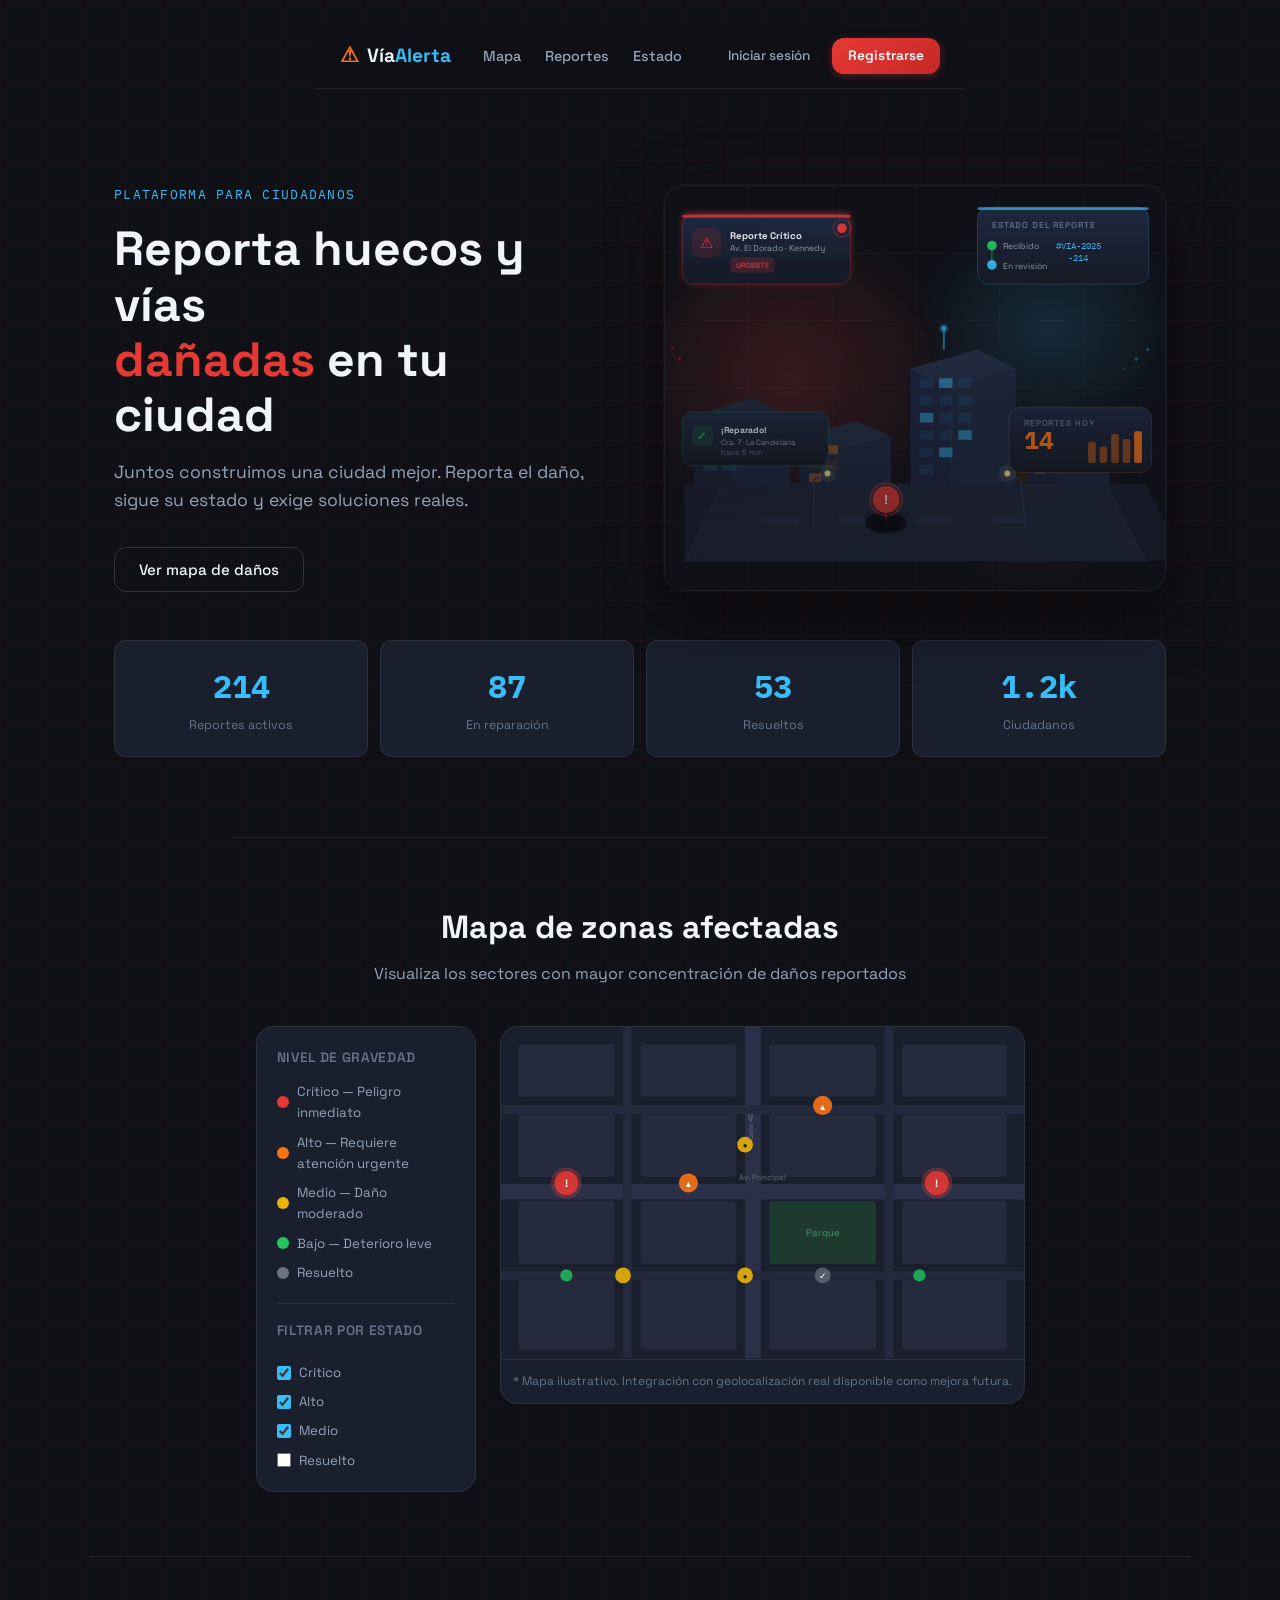
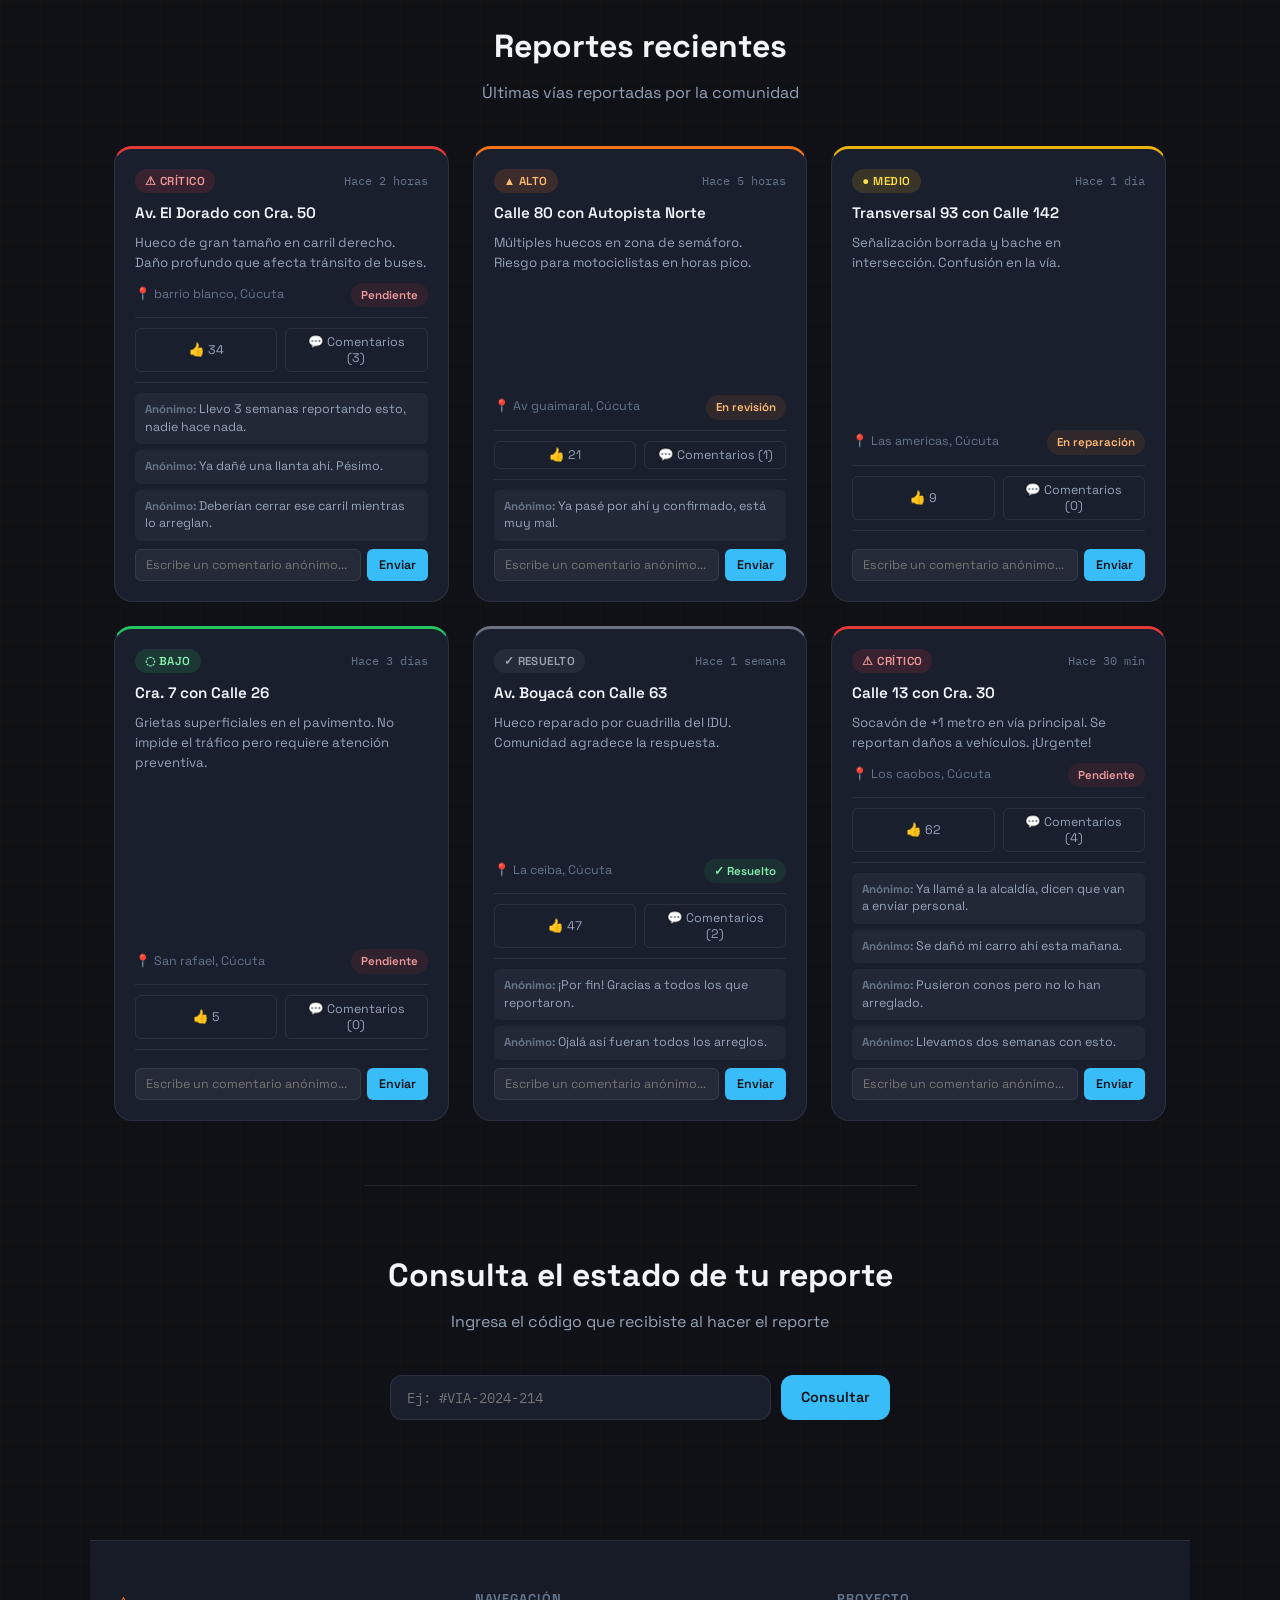
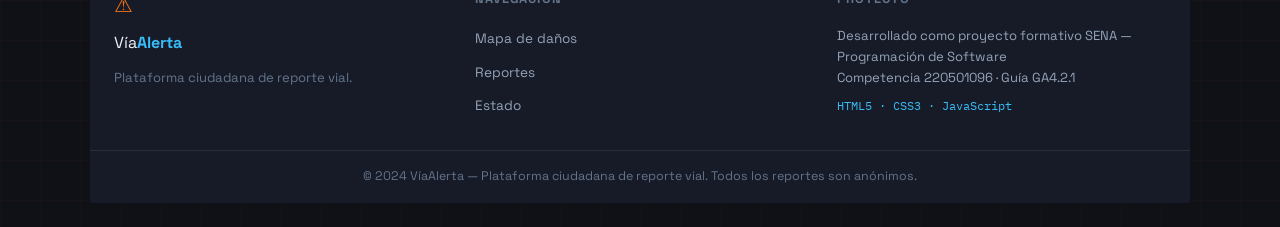
==== commit df6f8df0: "Add files via upload" ====
--- a/index.html
+++ b/index.html
@@ -4,15 +4,14 @@
   <meta charset="UTF-8" />
   <meta name="viewport" content="width=device-width, initial-scale=1.0" />
   <title>VíaAlerta — Reporte Ciudadano de Vías</title>
-  <link rel="stylesheet" href="/estilos.css" />
-  <link rel="stylesheet" href="/responsive.css" />
+  <link rel="stylesheet" href="estilos.css" />
   <link rel="preconnect" href="https://fonts.googleapis.com" />
   <link rel="preconnect" href="https://fonts.gstatic.com" crossorigin />
   <link href="https://fonts.googleapis.com/css2?family=Space+Grotesk:wght@400;500;600;700&family=IBM+Plex+Mono:wght@400;500&display=swap" rel="stylesheet" />
 </head>
 <body>
 
-  <!-- HEADER -->
+  <!-- ENCABEZADO -->
   <header id="site-header">
     <div class="header-inner">
       <div class="logo">
@@ -23,28 +22,327 @@
         <ul>
           <li><a href="#mapa">Mapa</a></li>
           <li><a href="#reportes">Reportes</a></li>
-          <li><a href="#formulario">Reportar</a></li>
           <li><a href="#estado">Estado</a></li>
         </ul>
       </nav>
-      <button class="btn-report-nav" onclick="document.getElementById('formulario').scrollIntoView({behavior:'smooth'})">
-        + Nuevo reporte
-      </button>
+      <div class="header-auth">
+        <a href="inicio_sesion.html" class="btn-login-nav">Iniciar sesión</a>
+        <a href="registro_usuario.html" class="btn-register-nav">Registrarse</a>
+      </div>
       <button class="menu-toggle" id="menuToggle" aria-label="Abrir menú">&#9776;</button>
     </div>
   </header>
 
   <!-- HERO -->
   <section id="hero">
-    <div class="hero-content">
-      <p class="hero-label">Plataforma ciudadana</p>
-      <h1>Reporta huecos y vías<br /><span class="accent">dañadas</span> en tu ciudad</h1>
-      <p class="hero-desc">Juntos construimos una ciudad mejor. Reporta el daño, sigue su estado y exige soluciones reales.</p>
-      <div class="hero-btns">
-        <button class="btn-primary" onclick="document.getElementById('formulario').scrollIntoView({behavior:'smooth'})">Hacer un reporte</button>
-        <button class="btn-outline" onclick="document.getElementById('mapa').scrollIntoView({behavior:'smooth'})">Ver mapa de daños</button>
-      </div>
-    </div>
+    <div class="hero-main">
+      <div class="hero-content">
+        <p class="hero-label">Plataforma para ciudadanos</p>
+        <h1>Reporta huecos y vías<br /><span class="accent">dañadas</span> en tu ciudad</h1>
+        <p class="hero-desc">Juntos construimos una ciudad mejor. Reporta el daño, sigue su estado y exige soluciones reales.</p>
+        <div class="hero-btns">
+          <button class="btn-outline" onclick="document.getElementById('mapa').scrollIntoView({behavior:'smooth'})">Ver mapa de daños</button>
+        </div>
+      </div>
+
+      <div class="hero-illustration" aria-hidden="true">
+        <svg viewBox="0 0 520 420" xmlns="http://www.w3.org/2000/svg">
+          <defs>
+            <radialGradient id="glow-red" cx="50%" cy="50%" r="50%">
+              <stop offset="0%" stop-color="#e53935" stop-opacity="0.25"/>
+              <stop offset="100%" stop-color="#e53935" stop-opacity="0"/>
+            </radialGradient>
+            <radialGradient id="glow-blue" cx="50%" cy="50%" r="50%">
+              <stop offset="0%" stop-color="#38bdf8" stop-opacity="0.18"/>
+              <stop offset="100%" stop-color="#38bdf8" stop-opacity="0"/>
+            </radialGradient>
+            <radialGradient id="glow-orange" cx="50%" cy="50%" r="50%">
+              <stop offset="0%" stop-color="#f97316" stop-opacity="0.2"/>
+              <stop offset="100%" stop-color="#f97316" stop-opacity="0"/>
+            </radialGradient>
+            <filter id="blur-soft">
+              <feGaussianBlur stdDeviation="3"/>
+            </filter>
+            <filter id="glow-filter">
+              <feGaussianBlur stdDeviation="4" result="blur"/>
+              <feComposite in="SourceGraphic" in2="blur" operator="over"/>
+            </filter>
+            <linearGradient id="road-grad" x1="0%" y1="0%" x2="100%" y2="100%">
+              <stop offset="0%" stop-color="#1e2436"/>
+              <stop offset="100%" stop-color="#252d42"/>
+            </linearGradient>
+            <linearGradient id="card-grad" x1="0%" y1="0%" x2="0%" y2="100%">
+              <stop offset="0%" stop-color="#1e2840"/>
+              <stop offset="100%" stop-color="#161b27"/>
+            </linearGradient>
+            <clipPath id="card-clip">
+              <rect x="0" y="0" width="520" height="420" rx="20"/>
+            </clipPath>
+          </defs>
+
+          <!-- Background -->
+          <rect width="520" height="420" fill="#0f1117" rx="20"/>
+
+          <!-- Ambient glows -->
+          <ellipse cx="130" cy="200" rx="180" ry="160" fill="url(#glow-red)" filter="url(#blur-soft)"/>
+          <ellipse cx="400" cy="150" rx="140" ry="120" fill="url(#glow-blue)" filter="url(#blur-soft)"/>
+          <ellipse cx="380" cy="330" rx="110" ry="90" fill="url(#glow-orange)" filter="url(#blur-soft)"/>
+
+          <!-- Grid lines (city feel) -->
+          <g stroke="rgba(255,255,255,0.03)" stroke-width="1">
+            <line x1="0" y1="70" x2="520" y2="70"/>
+            <line x1="0" y1="140" x2="520" y2="140"/>
+            <line x1="0" y1="210" x2="520" y2="210"/>
+            <line x1="0" y1="280" x2="520" y2="280"/>
+            <line x1="0" y1="350" x2="520" y2="350"/>
+            <line x1="87" y1="0" x2="87" y2="420"/>
+            <line x1="174" y1="0" x2="174" y2="420"/>
+            <line x1="261" y1="0" x2="261" y2="420"/>
+            <line x1="348" y1="0" x2="348" y2="420"/>
+            <line x1="435" y1="0" x2="435" y2="420"/>
+          </g>
+
+          <!-- ===== ISOMETRIC CITY ROAD ===== -->
+          <!-- Main road surface -->
+          <polygon points="60,310 460,310 500,390 20,390" fill="url(#road-grad)" stroke="#1e2840" stroke-width="1"/>
+          <!-- Road center dashes -->
+          <g fill="#2a3550" opacity="0.8">
+            <rect x="100" y="345" width="40" height="6" rx="3"/>
+            <rect x="180" y="345" width="40" height="6" rx="3"/>
+            <rect x="260" y="345" width="40" height="6" rx="3"/>
+            <rect x="340" y="345" width="40" height="6" rx="3"/>
+          </g>
+          <!-- Road edge lines -->
+          <line x1="60" y1="310" x2="20" y2="390" stroke="#2a3550" stroke-width="2"/>
+          <line x1="460" y1="310" x2="500" y2="390" stroke="#2a3550" stroke-width="2"/>
+
+          <!-- Sidewalk -->
+          <polygon points="460,310 500,310 540,390 500,390" fill="#1a2030"/>
+          <polygon points="20,390 60,310 20,310" fill="#1a2030"/>
+
+          <!-- ===== BUILDINGS (isometric) ===== -->
+          <!-- Building 1 — left tall -->
+          <g>
+            <polygon points="30,240 90,220 90,310 30,310" fill="#1a2235"/>
+            <polygon points="30,240 90,220 130,240 70,260" fill="#222a3d"/>
+            <polygon points="70,260 130,240 130,310 70,310" fill="#1e2840"/>
+            <!-- Windows -->
+            <g fill="#38bdf8" opacity="0.15">
+              <rect x="40" y="250" width="14" height="10" rx="1"/>
+              <rect x="60" y="250" width="14" height="10" rx="1"/>
+              <rect x="40" y="268" width="14" height="10" rx="1"/>
+              <rect x="60" y="268" width="14" height="10" rx="1"/>
+              <rect x="40" y="286" width="14" height="10" rx="1"/>
+              <rect x="60" y="286" width="14" height="10" rx="1"/>
+            </g>
+            <g fill="#38bdf8" opacity="0.3">
+              <rect x="40" y="250" width="14" height="10" rx="1"/>
+              <rect x="60" y="268" width="14" height="10" rx="1"/>
+            </g>
+          </g>
+
+          <!-- Building 2 — center-left medium -->
+          <g>
+            <polygon points="140,260 200,245 200,310 140,310" fill="#1c2438"/>
+            <polygon points="140,260 200,245 235,260 175,275" fill="#242e45"/>
+            <polygon points="175,275 235,260 235,310 175,310" fill="#1e2840"/>
+            <g fill="#f97316" opacity="0.12">
+              <rect x="150" y="270" width="12" height="9" rx="1"/>
+              <rect x="168" y="270" width="12" height="9" rx="1"/>
+              <rect x="150" y="285" width="12" height="9" rx="1"/>
+              <rect x="168" y="285" width="12" height="9" rx="1"/>
+              <rect x="150" y="299" width="12" height="9" rx="1"/>
+            </g>
+            <g fill="#f97316" opacity="0.4">
+              <rect x="168" y="270" width="12" height="9" rx="1"/>
+              <rect x="150" y="299" width="12" height="9" rx="1"/>
+            </g>
+          </g>
+
+          <!-- Building 3 — center tall (landmark) -->
+          <g>
+            <polygon points="255,190 325,170 325,310 255,310" fill="#1d2540"/>
+            <polygon points="255,190 325,170 365,190 295,210" fill="#26304a"/>
+            <polygon points="295,210 365,190 365,310 295,310" fill="#1f2a42"/>
+            <!-- Many windows -->
+            <g fill="#38bdf8" opacity="0.1">
+              <rect x="265" y="200" width="14" height="10" rx="1"/>
+              <rect x="285" y="200" width="14" height="10" rx="1"/>
+              <rect x="305" y="200" width="14" height="10" rx="1"/>
+              <rect x="265" y="218" width="14" height="10" rx="1"/>
+              <rect x="285" y="218" width="14" height="10" rx="1"/>
+              <rect x="305" y="218" width="14" height="10" rx="1"/>
+              <rect x="265" y="236" width="14" height="10" rx="1"/>
+              <rect x="285" y="236" width="14" height="10" rx="1"/>
+              <rect x="305" y="236" width="14" height="10" rx="1"/>
+              <rect x="265" y="254" width="14" height="10" rx="1"/>
+              <rect x="285" y="254" width="14" height="10" rx="1"/>
+              <rect x="305" y="254" width="14" height="10" rx="1"/>
+              <rect x="265" y="272" width="14" height="10" rx="1"/>
+              <rect x="285" y="272" width="14" height="10" rx="1"/>
+              <rect x="265" y="290" width="14" height="10" rx="1"/>
+            </g>
+            <g fill="#38bdf8" opacity="0.5">
+              <rect x="285" y="200" width="14" height="10" rx="1"/>
+              <rect x="265" y="236" width="14" height="10" rx="1"/>
+              <rect x="305" y="254" width="14" height="10" rx="1"/>
+              <rect x="285" y="272" width="14" height="10" rx="1"/>
+            </g>
+            <!-- Antenna -->
+            <line x1="290" y1="150" x2="290" y2="170" stroke="#38bdf8" stroke-width="2" opacity="0.6"/>
+            <circle cx="290" cy="148" r="3" fill="#38bdf8" opacity="0.8"/>
+            <circle cx="290" cy="148" r="6" fill="none" stroke="#38bdf8" stroke-width="1" opacity="0.3">
+              <animate attributeName="r" from="3" to="12" dur="2s" repeatCount="indefinite"/>
+              <animate attributeName="opacity" from="0.4" to="0" dur="2s" repeatCount="indefinite"/>
+            </circle>
+          </g>
+
+          <!-- Building 4 — right medium -->
+          <g>
+            <polygon points="375,250 430,233 430,310 375,310" fill="#1b2338"/>
+            <polygon points="375,250 430,233 462,248 407,265" fill="#232d42"/>
+            <polygon points="407,265 462,248 462,310 407,310" fill="#1e2840"/>
+            <g fill="#38bdf8" opacity="0.12">
+              <rect x="384" y="260" width="12" height="9" rx="1"/>
+              <rect x="400" y="260" width="12" height="9" rx="1"/>
+              <rect x="384" y="275" width="12" height="9" rx="1"/>
+              <rect x="400" y="275" width="12" height="9" rx="1"/>
+              <rect x="384" y="290" width="12" height="9" rx="1"/>
+              <rect x="400" y="290" width="12" height="9" rx="1"/>
+            </g>
+            <g fill="#38bdf8" opacity="0.45">
+              <rect x="400" y="260" width="12" height="9" rx="1"/>
+              <rect x="384" y="290" width="12" height="9" rx="1"/>
+            </g>
+          </g>
+
+          <!-- Street lamps -->
+          <g stroke="#2a3550" stroke-width="2">
+            <line x1="155" y1="305" x2="155" y2="360"/>
+            <line x1="155" y1="305" x2="168" y2="300"/>
+            <circle cx="169" cy="299" r="4" fill="#fef08a" opacity="0.9"/>
+            <circle cx="169" cy="299" r="10" fill="#fef08a" opacity="0.1"/>
+          </g>
+          <g stroke="#2a3550" stroke-width="2">
+            <line x1="370" y1="305" x2="375" y2="360"/>
+            <line x1="370" y1="305" x2="357" y2="300"/>
+            <circle cx="356" cy="299" r="4" fill="#fef08a" opacity="0.9"/>
+            <circle cx="356" cy="299" r="10" fill="#fef08a" opacity="0.1"/>
+          </g>
+
+          <!-- ===== POTHOLE / DAMAGE on road ===== -->
+          <ellipse cx="230" cy="350" rx="22" ry="12" fill="#0a0d14" stroke="#1a2030" stroke-width="1.5"/>
+          <ellipse cx="230" cy="350" rx="16" ry="8" fill="#060810"/>
+          <!-- Crack lines -->
+          <g stroke="#1a2030" stroke-width="1.5" opacity="0.8">
+            <line x1="215" y1="343" x2="207" y2="337"/>
+            <line x1="245" y1="343" x2="253" y2="338"/>
+            <line x1="218" y1="358" x2="210" y2="364"/>
+            <line x1="242" y1="358" x2="250" y2="363"/>
+          </g>
+
+          <!-- ===== FLOATING UI CARDS ===== -->
+
+          <!-- Card 1 — CRITICAL alert (top left) -->
+          <g filter="url(#glow-filter)">
+            <rect x="18" y="30" width="175" height="72" rx="12" fill="url(#card-grad)" stroke="rgba(229,57,53,0.35)" stroke-width="1"/>
+            <rect x="18" y="30" width="175" height="3" rx="2" fill="#e53935" opacity="0.8"/>
+            <!-- Icon bg -->
+            <rect x="28" y="44" width="30" height="30" rx="8" fill="rgba(229,57,53,0.15)"/>
+            <text x="43" y="64" font-family="sans-serif" font-size="16" text-anchor="middle" fill="#e53935">⚠</text>
+            <!-- Text -->
+            <text x="68" y="55" font-family="Space Grotesk, sans-serif" font-size="10" font-weight="700" fill="#f1f5f9">Reporte Crítico</text>
+            <text x="68" y="68" font-family="Space Grotesk, sans-serif" font-size="9" fill="#94a3b8">Av. El Dorado · Kennedy</text>
+            <!-- Badge -->
+            <rect x="68" y="74" width="46" height="16" rx="4" fill="rgba(229,57,53,0.2)"/>
+            <text x="91" y="85" font-family="Space Grotesk, sans-serif" font-size="8" font-weight="600" fill="#e53935" text-anchor="middle">URGENTE</text>
+            <!-- Pulse -->
+            <circle cx="184" cy="44" r="5" fill="#e53935"/>
+            <circle cx="184" cy="44" r="5" fill="none" stroke="#e53935" stroke-width="2" opacity="0.6">
+              <animate attributeName="r" from="5" to="12" dur="1.5s" repeatCount="indefinite"/>
+              <animate attributeName="opacity" from="0.6" to="0" dur="1.5s" repeatCount="indefinite"/>
+            </circle>
+          </g>
+
+          <!-- Card 2 — Status card (top right) -->
+          <g>
+            <rect x="325" y="22" width="178" height="80" rx="12" fill="url(#card-grad)" stroke="rgba(56,189,248,0.25)" stroke-width="1"/>
+            <rect x="325" y="22" width="178" height="3" rx="2" fill="#38bdf8" opacity="0.7"/>
+            <text x="340" y="44" font-family="Space Grotesk, sans-serif" font-size="9" font-weight="600" fill="#64748b" letter-spacing="1">ESTADO DEL REPORTE</text>
+            <!-- Timeline mini -->
+            <circle cx="340" cy="62" r="5" fill="#22c55e"/>
+            <text x="352" y="66" font-family="Space Grotesk, sans-serif" font-size="9" fill="#94a3b8">Recibido</text>
+            <line x1="340" y1="67" x2="340" y2="78" stroke="#22c55e" stroke-width="1.5" opacity="0.5"/>
+            <circle cx="340" cy="82" r="5" fill="#38bdf8"/>
+            <text x="352" y="86" font-family="Space Grotesk, sans-serif" font-size="9" fill="#94a3b8">En revisión</text>
+            <!-- Code -->
+            <text x="430" y="66" font-family="IBM Plex Mono, monospace" font-size="9" fill="#38bdf8" text-anchor="middle">#VIA-2025</text>
+            <text x="430" y="78" font-family="IBM Plex Mono, monospace" font-size="9" fill="#38bdf8" text-anchor="middle">-214</text>
+          </g>
+
+          <!-- Card 3 — Stats mini (bottom right floating) -->
+          <g>
+            <rect x="358" y="230" width="148" height="68" rx="12" fill="url(#card-grad)" stroke="rgba(249,115,22,0.25)" stroke-width="1"/>
+            <text x="373" y="250" font-family="Space Grotesk, sans-serif" font-size="9" font-weight="600" fill="#64748b" letter-spacing="1">REPORTES HOY</text>
+            <text x="373" y="274" font-family="IBM Plex Mono, monospace" font-size="26" font-weight="700" fill="#f97316">14</text>
+            <!-- Mini bar chart -->
+            <g fill="#f97316" opacity="0.5">
+              <rect x="440" y="266" width="8" height="22" rx="2"/>
+              <rect x="452" y="271" width="8" height="17" rx="2"/>
+              <rect x="464" y="258" width="8" height="30" rx="2"/>
+              <rect x="476" y="263" width="8" height="25" rx="2"/>
+              <rect x="488" y="255" width="8" height="33" rx="2"/>
+            </g>
+            <g fill="#f97316" opacity="0.9">
+              <rect x="488" y="255" width="8" height="33" rx="2"/>
+            </g>
+          </g>
+
+          <!-- Card 4 — Mini notification (bottom left) -->
+          <g>
+            <rect x="18" y="235" width="152" height="56" rx="10" fill="url(#card-grad)" stroke="rgba(34,197,94,0.25)" stroke-width="1"/>
+            <rect x="28" y="249" width="22" height="22" rx="6" fill="rgba(34,197,94,0.15)"/>
+            <text x="39" y="264" font-family="sans-serif" font-size="12" text-anchor="middle" fill="#22c55e">✓</text>
+            <text x="58" y="257" font-family="Space Grotesk, sans-serif" font-size="9" font-weight="700" fill="#f1f5f9">¡Reparado!</text>
+            <text x="58" y="269" font-family="Space Grotesk, sans-serif" font-size="8" fill="#94a3b8">Cra. 7 · La Candelaria</text>
+            <text x="58" y="280" font-family="Space Grotesk, sans-serif" font-size="8" fill="#64748b">hace 5 min</text>
+          </g>
+
+          <!-- Damage pin on road -->
+          <g>
+            <circle cx="230" cy="326" r="14" fill="#e53935" opacity="0.95"/>
+            <text x="230" y="331" font-family="sans-serif" font-size="13" text-anchor="middle" fill="white" font-weight="bold">!</text>
+            <circle cx="230" cy="326" r="14" fill="none" stroke="#e53935" stroke-width="2.5" opacity="0.5">
+              <animate attributeName="r" from="14" to="28" dur="2s" repeatCount="indefinite"/>
+              <animate attributeName="opacity" from="0.5" to="0" dur="2s" repeatCount="indefinite"/>
+            </circle>
+            <!-- Pin line to pothole -->
+            <line x1="230" y1="340" x2="230" y2="348" stroke="#e53935" stroke-width="1.5" opacity="0.5"/>
+          </g>
+
+          <!-- Floating dots decoration -->
+          <g fill="#38bdf8" opacity="0.4">
+            <circle cx="490" cy="180" r="2"/>
+            <circle cx="502" cy="170" r="1.5"/>
+            <circle cx="478" cy="190" r="1"/>
+          </g>
+          <g fill="#e53935" opacity="0.35">
+            <circle cx="15" cy="180" r="2"/>
+            <circle cx="8" cy="168" r="1.5"/>
+          </g>
+
+          <!-- Bottom fade overlay -->
+          <defs>
+            <linearGradient id="fade-bottom" x1="0" y1="0" x2="0" y2="1">
+              <stop offset="0%" stop-color="#0f1117" stop-opacity="0"/>
+              <stop offset="100%" stop-color="#0f1117" stop-opacity="0.5"/>
+            </linearGradient>
+          </defs>
+          <rect width="520" height="420" fill="url(#fade-bottom)" rx="20"/>
+        </svg>
+      </div>
+    </div>
+
     <div class="hero-stats">
       <div class="stat-card">
         <span class="stat-num">214</span>
@@ -64,8 +362,6 @@
       </div>
     </div>
   </section>
-
-  <!-- MAPA ILUSTRADO -->
   <section id="mapa">
     <div class="section-header">
       <h2>Mapa de zonas afectadas</h2>
@@ -90,7 +386,7 @@
         </div>
       </div>
       <div class="mapa-ilustrado">
-        <svg viewBox="0 0 600 380" xmlns="http://www.w3.org/2000/svg" role="img" aria-label="Mapa ilustrado de zonas dañadas">
+        <svg viewBox="0 0 600 380" xmlns="htktp://www.w3.org/2000/svg" role="img" aria-label="Mapa ilustrado de zonas dañadas">
           <!-- Fondo ciudad -->
           <rect width="600" height="380" fill="#1a1f2e" rx="12"/>
           <!-- Calles principales -->
@@ -186,7 +482,7 @@
         <h3>Av. El Dorado con Cra. 50</h3>
         <p class="card-desc">Hueco de gran tamaño en carril derecho. Daño profundo que afecta tránsito de buses.</p>
         <div class="card-meta">
-          <span>📍 Kennedy, Bogotá</span>
+          <span>📍 barrio blanco, Cúcuta</span>
           <span class="estado estado-pendiente">Pendiente</span>
         </div>
         <div class="card-acciones">
@@ -214,7 +510,7 @@
         <h3>Calle 80 con Autopista Norte</h3>
         <p class="card-desc">Múltiples huecos en zona de semáforo. Riesgo para motociclistas en horas pico.</p>
         <div class="card-meta">
-          <span>📍 Barrios Unidos, Bogotá</span>
+          <span>📍 Av guaimaral, Cúcuta</span>
           <span class="estado estado-revision">En revisión</span>
         </div>
         <div class="card-acciones">
@@ -240,7 +536,7 @@
         <h3>Transversal 93 con Calle 142</h3>
         <p class="card-desc">Señalización borrada y bache en intersección. Confusión en la vía.</p>
         <div class="card-meta">
-          <span>📍 Usaquén, Bogotá</span>
+          <span>📍 Las americas, Cúcuta</span>
           <span class="estado estado-revision">En reparación</span>
         </div>
         <div class="card-acciones">
@@ -264,7 +560,7 @@
         <h3>Cra. 7 con Calle 26</h3>
         <p class="card-desc">Grietas superficiales en el pavimento. No impide el tráfico pero requiere atención preventiva.</p>
         <div class="card-meta">
-          <span>📍 La Candelaria, Bogotá</span>
+          <span>📍 San rafael, Cúcuta</span>
           <span class="estado estado-pendiente">Pendiente</span>
         </div>
         <div class="card-acciones">
@@ -288,7 +584,7 @@
         <h3>Av. Boyacá con Calle 63</h3>
         <p class="card-desc">Hueco reparado por cuadrilla del IDU. Comunidad agradece la respuesta.</p>
         <div class="card-meta">
-          <span>📍 Fontibón, Bogotá</span>
+          <span>📍 La ceiba, Cúcuta</span>
           <span class="estado estado-resuelto">✓ Resuelto</span>
         </div>
         <div class="card-acciones">
@@ -315,7 +611,7 @@
         <h3>Calle 13 con Cra. 30</h3>
         <p class="card-desc">Socavón de +1 metro en vía principal. Se reportan daños a vehículos. ¡Urgente!</p>
         <div class="card-meta">
-          <span>📍 Puente Aranda, Bogotá</span>
+          <span>📍 Los caobos, Cúcuta</span>
           <span class="estado estado-pendiente">Pendiente</span>
         </div>
         <div class="card-acciones">
@@ -336,137 +632,6 @@
         </div>
       </article>
 
-    </div>
-  </section>
-
-  <!-- FORMULARIO DE REPORTE -->
-  <section id="formulario">
-    <div class="section-header">
-      <h2>Hacer un reporte</h2>
-      <p>Tu reporte es anónimo. Ayuda a priorizar las reparaciones más urgentes.</p>
-    </div>
-    <div class="form-container">
-      <div class="form-card">
-        <div id="form-success" class="form-success" hidden>
-          <span class="success-icon">✓</span>
-          <h3>¡Reporte enviado!</h3>
-          <p>Gracias por contribuir. Tu reporte ha sido registrado con el código <strong id="codigo-reporte">#VIA-2024-XXX</strong>.</p>
-          <button onclick="resetForm()">Hacer otro reporte</button>
-        </div>
-
-        <form id="reporte-form" onsubmit="enviarReporte(event)" novalidate>
-          <div class="form-grid">
-            <div class="form-group full-width">
-              <label for="direccion">Dirección del daño *</label>
-              <input type="text" id="direccion" name="direccion" placeholder="Ej: Calle 80 con Carrera 50, Bogotá" required />
-              <span class="form-hint">Sé lo más específico posible (barrio, referencia cercana)</span>
-            </div>
-
-            <div class="form-group">
-              <label for="localidad">Localidad / Municipio *</label>
-              <select id="localidad" name="localidad" required>
-                <option value="">Selecciona...</option>
-                <option>Usaquén</option>
-                <option>Chapinero</option>
-                <option>Santa Fe</option>
-                <option>San Cristóbal</option>
-                <option>Usme</option>
-                <option>Tunjuelito</option>
-                <option>Bosa</option>
-                <option>Kennedy</option>
-                <option>Fontibón</option>
-                <option>Engativá</option>
-                <option>Suba</option>
-                <option>Barrios Unidos</option>
-                <option>Teusaquillo</option>
-                <option>Los Mártires</option>
-                <option>Antonio Nariño</option>
-                <option>Puente Aranda</option>
-                <option>La Candelaria</option>
-                <option>Rafael Uribe</option>
-                <option>Ciudad Bolívar</option>
-                <option>Sumapaz</option>
-              </select>
-            </div>
-
-            <div class="form-group">
-              <label for="tipo-dano">Tipo de daño *</label>
-              <select id="tipo-dano" name="tipo-dano" required>
-                <option value="">Selecciona...</option>
-                <option>Hueco / bache</option>
-                <option>Socavón</option>
-                <option>Grietas en pavimento</option>
-                <option>Señalización borrada</option>
-                <option>Señal de tránsito caída</option>
-                <option>Hundimiento de vía</option>
-                <option>Daño en andén / bordillo</option>
-                <option>Otro</option>
-              </select>
-            </div>
-
-            <div class="form-group full-width">
-              <label>Nivel de gravedad *</label>
-              <div class="gravedad-selector">
-                <label class="gravedad-opcion critica">
-                  <input type="radio" name="gravedad" value="critica" required />
-                  <span class="gravedad-label">⚠ Crítico</span>
-                  <span class="gravedad-desc">Peligro inmediato, daños a vehículos</span>
-                </label>
-                <label class="gravedad-opcion alta">
-                  <input type="radio" name="gravedad" value="alta" />
-                  <span class="gravedad-label">▲ Alto</span>
-                  <span class="gravedad-desc">Requiere atención urgente</span>
-                </label>
-                <label class="gravedad-opcion media">
-                  <input type="radio" name="gravedad" value="media" />
-                  <span class="gravedad-label">● Medio</span>
-                  <span class="gravedad-desc">Daño moderado, molesto</span>
-                </label>
-                <label class="gravedad-opcion baja">
-                  <input type="radio" name="gravedad" value="baja" />
-                  <span class="gravedad-label">◌ Bajo</span>
-                  <span class="gravedad-desc">Deterioro leve, preventivo</span>
-                </label>
-              </div>
-            </div>
-
-            <div class="form-group full-width">
-              <label for="descripcion">Descripción del daño *</label>
-              <textarea id="descripcion" name="descripcion" rows="4" placeholder="Describe el daño con detalle: tamaño aproximado, cuánto tiempo lleva así, si ha causado accidentes..." required></textarea>
-            </div>
-
-            <div class="form-group">
-              <label for="foto">Foto del daño (opcional)</label>
-              <div class="file-upload" onclick="document.getElementById('foto').click()">
-                <span>📷 Toca para adjuntar foto</span>
-                <span class="file-hint">JPG, PNG — máx. 5MB</span>
-              </div>
-              <input type="file" id="foto" name="foto" accept="image/*" style="display:none" onchange="mostrarFoto(this)" />
-              <div id="preview-foto" class="foto-preview" hidden></div>
-            </div>
-
-            <div class="form-group">
-              <label for="horario">¿Cuándo es más peligroso?</label>
-              <select id="horario" name="horario">
-                <option value="">Selecciona...</option>
-                <option>Todo el día</option>
-                <option>Horas pico (mañana/tarde)</option>
-                <option>Noche (falta iluminación)</option>
-                <option>Lluvia (se inunda)</option>
-              </select>
-            </div>
-
-            <div class="form-group full-width aviso-anonimo">
-              <span>🔒 Tu reporte es completamente anónimo. No se almacenan datos personales.</span>
-            </div>
-          </div>
-
-          <div class="form-actions">
-            <button type="reset" class="btn-outline">Limpiar</button>
-            <button type="submit" class="btn-primary">Enviar reporte →</button>
-          </div>
-        </form>
-      </div>
     </div>
   </section>
 
@@ -532,7 +697,6 @@
         <ul>
           <li><a href="#mapa">Mapa de daños</a></li>
           <li><a href="#reportes">Reportes</a></li>
-          <li><a href="#formulario">Hacer reporte</a></li>
           <li><a href="#estado">Estado</a></li>
         </ul>
       </nav>
@@ -547,7 +711,6 @@
       <p>© 2024 VíaAlerta — Plataforma ciudadana de reporte vial. Todos los reportes son anónimos.</p>
     </div>
   </footer>
-
-  <script src="js/main.js"></script>
+<script src="javascript.js"></script>
 </body>
 </html>
--- a/estilos.css
+++ b/estilos.css
@@ -1,9 +1,3 @@
-/* ====================================================
-   VíaAlerta — estilos.css
-   Estilos base y componentes principales
-   Competencia 220501096 · GA4.2.1
-   ==================================================== */
-
 /* ---- RESET Y BASE ---- */
 *, *::before, *::after {
   margin: 0;
@@ -104,6 +98,12 @@
 }
 .btn-primary:hover { background: var(--accent-dark); transform: translateY(-1px); }
 .btn-primary:active { transform: scale(0.98); }
+.btn-primary:disabled {
+  background: rgba(56,189,248,0.3);
+  color: rgba(15,17,23,0.5);
+  cursor: not-allowed;
+  transform: none;
+}
 
 .btn-outline {
   background: transparent;
@@ -161,6 +161,37 @@
   transition: color 0.2s;
 }
 #main-nav a:hover { color: var(--text-primary); }
+
+/* Auth buttons in header */
+.header-auth {
+  display: flex;
+  align-items: center;
+  gap: 8px;
+}
+.btn-login-nav {
+  color: var(--text-secondary);
+  font-size: 0.85rem;
+  font-weight: 500;
+  padding: 7px 14px;
+  border-radius: var(--radius-md);
+  transition: color 0.2s, background 0.2s;
+  text-decoration: none;
+  white-space: nowrap;
+}
+.btn-login-nav:hover { color: var(--text-primary); background: rgba(255,255,255,0.05); }
+.btn-register-nav {
+  background: linear-gradient(135deg, #e53935, #c62828);
+  color: #fff;
+  font-size: 0.85rem;
+  font-weight: 600;
+  padding: 7px 16px;
+  border-radius: var(--radius-md);
+  transition: opacity 0.2s, transform 0.15s;
+  text-decoration: none;
+  white-space: nowrap;
+  box-shadow: 0 2px 8px rgba(229,57,53,0.35);
+}
+.btn-register-nav:hover { opacity: 0.88; transform: translateY(-1px); color: #fff; }
 
 .btn-report-nav {
   background: var(--accent);
@@ -193,7 +224,16 @@
   margin: 0 auto;
   padding: 5rem 1.5rem 4rem;
 }
-.hero-content { max-width: 600px; margin-bottom: 3rem; }
+
+.hero-main {
+  display: grid;
+  grid-template-columns: 1fr 1fr;
+  gap: 3rem;
+  align-items: center;
+  margin-bottom: 3rem;
+}
+
+.hero-content { max-width: 540px; }
 .hero-label {
   font-family: var(--font-mono);
   font-size: 0.8rem;
@@ -216,6 +256,31 @@
   max-width: 480px;
 }
 .hero-btns { display: flex; gap: 12px; flex-wrap: wrap; }
+
+/* Hero illustration */
+.hero-illustration {
+  position: relative;
+  display: flex;
+  align-items: center;
+  justify-content: center;
+}
+.hero-illustration svg {
+  width: 100%;
+  max-width: 520px;
+  height: auto;
+  border-radius: 20px;
+  border: 1px solid rgba(255,255,255,0.06);
+  box-shadow:
+    0 0 0 1px rgba(56,189,248,0.05),
+    0 20px 60px rgba(0,0,0,0.6),
+    0 0 80px rgba(229,57,53,0.08);
+  animation: hero-float 6s ease-in-out infinite;
+}
+@keyframes hero-float {
+  0%, 100% { transform: translateY(0px); }
+  50%       { transform: translateY(-10px); }
+}
+
 .hero-stats {
   display: grid;
   grid-template-columns: repeat(4, 1fr);
@@ -601,12 +666,19 @@
 .file-hint { font-size: 0.72rem; color: var(--text-muted); }
 
 .foto-preview {
-  margin-top: 8px;
+  margin-top: 12px;
   border-radius: var(--radius-md);
   overflow: hidden;
+  width: 100%;
   max-height: 140px;
 }
-.foto-preview img { width: 100%; height: 140px; object-fit: cover; }
+.foto-preview img {
+  display: block;
+  width: 100%;
+  max-height: 140px;
+  height: auto;
+  object-fit: cover;
+}
 
 /* Aviso anónimo */
 .aviso-anonimo {
@@ -633,6 +705,9 @@
   flex-direction: column;
   align-items: center;
   gap: 1rem;
+}
+.form-success[hidden] {
+  display: none !important;
 }
 .success-icon {
   width: 60px;
@@ -796,4 +871,1184 @@
   font-size: 0.78rem;
   color: var(--text-muted);
   text-align: center;
-}+}/* ====================================================
+   VíaAlerta — responsive.css
+   Diseño adaptativo con Media Queries (@media)
+   Estándares W3C · Competencia 220501096
+   ==================================================== */
+
+/* ---- TABLETAS: máximo 1024px ---- */
+@media (max-width: 1024px) {
+  .hero-stats {
+    grid-template-columns: repeat(2, 1fr);
+  }
+  .reportes-grid {
+    grid-template-columns: repeat(2, 1fr);
+  }
+  .mapa-container {
+    grid-template-columns: 180px 1fr;
+  }
+  .gravedad-selector {
+    grid-template-columns: repeat(2, 1fr);
+  }
+  .footer-inner {
+    grid-template-columns: 1fr 1fr;
+  }
+  .footer-brand {
+    grid-column: 1 / -1;
+  }
+}
+
+/* ---- TABLETAS PEQUEÑAS: máximo 768px ---- */
+@media (max-width: 768px) {
+  /* Header */
+  #main-nav {
+    display: none;
+    position: fixed;
+    top: 64px;
+    left: 0;
+    right: 0;
+    background: rgba(15,17,23,0.97);
+    backdrop-filter: blur(12px);
+    border-bottom: 1px solid var(--border);
+    padding: 1rem 1.5rem;
+    z-index: 99;
+  }
+  #main-nav.abierto { display: block; }
+  #main-nav ul { flex-direction: column; gap: 1rem; }
+  #main-nav a { font-size: 1rem; }
+  .menu-toggle { display: block; }
+  .btn-report-nav { display: none; }
+  .header-auth { display: none; }
+
+  /* Hero */
+  #hero { padding: 3rem 1.25rem 2.5rem; }
+  .hero-main { grid-template-columns: 1fr; gap: 2rem; }
+  .hero-illustration { order: -1; }
+  .hero-illustration svg { max-width: 100%; border-radius: 14px; }
+  .hero-content h1 { font-size: 1.8rem; }
+  .hero-btns { flex-direction: column; }
+  .hero-btns .btn-primary,
+  .hero-btns .btn-outline { width: 100%; text-align: center; }
+  .hero-stats { grid-template-columns: repeat(2, 1fr); }
+
+  /* Mapa */
+  .mapa-container {
+    grid-template-columns: 1fr;
+  }
+  .mapa-leyenda {
+    order: 2;
+  }
+  .mapa-ilustrado {
+    order: 1;
+  }
+
+  /* Reportes */
+  .reportes-grid { grid-template-columns: 1fr; }
+
+  /* Formulario */
+  .form-grid { grid-template-columns: 1fr; }
+  .form-card { padding: 1.25rem; border-radius: var(--radius-lg); }
+  .gravedad-selector { grid-template-columns: repeat(2, 1fr); }
+  .form-actions { flex-direction: column; }
+  .form-actions .btn-outline,
+  .form-actions .btn-primary { width: 100%; text-align: center; }
+
+  /* Footer */
+  .footer-inner { grid-template-columns: 1fr; gap: 1.5rem; }
+
+  /* Secciones */
+  section { padding: 3rem 1.25rem; }
+}
+
+/* ---- MÓVILES: máximo 480px ---- */
+@media (max-width: 480px) {
+  :root {
+    --gap: 16px;
+  }
+
+  /* Header */
+  .header-inner { padding: 0 1rem; }
+  .logo-text { font-size: 1rem; }
+
+  /* Hero */
+  #hero { padding: 2rem 1rem 2rem; }
+  .hero-content h1 { font-size: 1.5rem; }
+  .hero-desc { font-size: 0.95rem; }
+  .hero-stats { grid-template-columns: repeat(2, 1fr); gap: 8px; }
+  .stat-num { font-size: 1.5rem; }
+  .stat-card { padding: 1rem 0.75rem; }
+
+  /* Secciones */
+  section { padding: 2.5rem 1rem; }
+  .section-header h2 { font-size: 1.4rem; }
+
+  /* Gravedad selector en 1 columna en móvil muy pequeño */
+  .gravedad-selector { grid-template-columns: 1fr 1fr; }
+  .gravedad-desc { display: none; }
+
+  /* Cards reportes */
+  .reporte-card { padding: 1rem; }
+  .card-acciones { flex-direction: column; }
+
+  /* Formulario */
+  .form-container { padding: 0; }
+  .form-card { border-radius: var(--radius-lg); }
+
+  /* Estado */
+  .estado-buscador { flex-direction: column; }
+  .estado-buscador button { width: 100%; }
+
+  /* Footer */
+  .footer-inner { padding: 2rem 1rem 1.5rem; }
+}
+
+/* ---- PANTALLAS GRANDES: mínimo 1280px ---- */
+@media (min-width: 1280px) {
+  .reportes-grid {
+    grid-template-columns: repeat(3, 1fr);
+  }
+  #hero {
+    padding: 6rem 1.5rem 5rem;
+  }
+  .hero-stats {
+    grid-template-columns: repeat(4, 1fr);
+  }
+}
+
+/* ---- PREFERENCIA DE MOVIMIENTO REDUCIDO ---- */
+@media (prefers-reduced-motion: reduce) {
+  * {
+    animation: none !important;
+    transition: none !important;
+  }
+}
+
+*, *::before, *::after { margin: 0; padding: 0; box-sizing: border-box; }
+
+    :root {
+      --bg-dark:    #0f1117;
+      --bg-surface: #161b27;
+      --bg-card:    #1a1f2e;
+      --border:     rgba(255,255,255,0.08);
+      --border-focus: rgba(229,57,53,0.6);
+      --text-primary:   #f1f5f9;
+      --text-secondary: #94a3b8;
+      --text-muted:     #64748b;
+      --accent-red:  #e53935;
+      --accent-red2: #c62828;
+      --font-main: 'Space Grotesk', sans-serif;
+      --radius-md: 12px;
+      --radius-lg: 18px;
+    }
+
+    html { scroll-behavior: smooth; }
+
+    body {
+      font-family: var(--font-main);
+      background: var(--bg-dark);
+      color: var(--text-primary);
+      min-height: 100vh;
+      display: flex;
+      flex-direction: column;
+      align-items: center;
+      justify-content: center;
+      padding: 1.5rem 1rem;
+      /* subtle grid pattern */
+      background-image:
+        linear-gradient(rgba(229,57,53,0.03) 1px, transparent 1px),
+        linear-gradient(90deg, rgba(229,57,53,0.03) 1px, transparent 1px);
+      background-size: 40px 40px;
+    }
+
+    /* ---- BACK LINK ---- */
+    .back-link {
+      position: fixed;
+      top: 18px;
+      left: 20px;
+      color: var(--text-muted);
+      text-decoration: none;
+      font-size: 0.85rem;
+      display: flex;
+      align-items: center;
+      gap: 6px;
+      transition: color 0.2s;
+      z-index: 10;
+    }
+    .back-link:hover { color: var(--text-primary); }
+
+    /* ---- CARD ---- */
+    .auth-card {
+      background: var(--bg-card);
+      border: 1px solid var(--border);
+      border-radius: var(--radius-lg);
+      padding: 2.25rem 2rem 2rem;
+      width: 100%;
+      max-width: 380px;
+      box-shadow: 0 24px 60px rgba(0,0,0,0.55);
+      display: flex;
+      flex-direction: column;
+      align-items: center;
+      gap: 0;
+    }
+
+    /* ---- LOGO BLOCK ---- */
+    .auth-logo {
+      display: flex;
+      flex-direction: column;
+      align-items: center;
+      gap: 0.85rem;
+      margin-bottom: 1.5rem;
+    }
+    .auth-logo-icon {
+      width: 64px;
+      height: 64px;
+      background: linear-gradient(145deg, #1e2436, #2a3050);
+      border: 1px solid rgba(229,57,53,0.3);
+      border-radius: 18px;
+      display: flex;
+      align-items: center;
+      justify-content: center;
+      font-size: 2rem;
+      color: #e53935;
+      box-shadow: 0 4px 24px rgba(229,57,53,0.25);
+      text-shadow: 0 0 16px rgba(229,57,53,0.5);
+    }
+    .auth-logo h1 {
+      font-size: 1.5rem;
+      font-weight: 700;
+      letter-spacing: 0.04em;
+    }
+    .auth-logo h1 span { color: var(--accent-red); }
+    .auth-logo p {
+      color: var(--text-muted);
+      font-size: 0.83rem;
+      text-align: center;
+      margin-top: -0.35rem;
+    }
+
+    /* ---- FORM ---- */
+    .auth-form { width: 100%; display: flex; flex-direction: column; gap: 14px; }
+
+    .field-label {
+      font-size: 0.72rem;
+      font-weight: 600;
+      letter-spacing: 0.08em;
+      text-transform: uppercase;
+      color: var(--text-muted);
+      margin-bottom: 5px;
+      display: block;
+    }
+    .field-wrap {
+      position: relative;
+      display: flex;
+      align-items: center;
+    }
+    .field-icon {
+      position: absolute;
+      left: 13px;
+      color: var(--text-muted);
+      font-size: 1rem;
+      pointer-events: none;
+      line-height: 1;
+    }
+    .field-wrap input {
+      width: 100%;
+      background: rgba(255,255,255,0.04);
+      border: 1.5px solid var(--border);
+      border-radius: var(--radius-md);
+      padding: 12px 40px 12px 40px;
+      color: var(--text-primary);
+      font-family: var(--font-main);
+      font-size: 0.9rem;
+      outline: none;
+      transition: border-color 0.2s, background 0.2s;
+    }
+    .field-wrap input::placeholder { color: var(--text-muted); }
+    .field-wrap input:focus {
+      border-color: var(--border-focus);
+      background: rgba(229,57,53,0.04);
+    }
+    .eye-toggle {
+      position: absolute;
+      right: 13px;
+      background: none;
+      border: none;
+      color: var(--text-muted);
+      cursor: pointer;
+      font-size: 1rem;
+      padding: 0;
+      transition: color 0.2s;
+    }
+    .eye-toggle:hover { color: var(--text-primary); }
+
+    .forgot-link {
+      text-align: right;
+      margin-top: -4px;
+    }
+    .forgot-link a {
+      color: var(--text-muted);
+      font-size: 0.8rem;
+      text-decoration: none;
+      transition: color 0.2s;
+    }
+    .forgot-link a:hover { color: var(--text-primary); }
+
+    /* ---- CTA BUTTON ---- */
+    .btn-auth {
+      width: 100%;
+      background: linear-gradient(135deg, #e53935 0%, #c62828 100%);
+      color: #fff;
+      border: none;
+      border-radius: var(--radius-md);
+      padding: 14px;
+      font-family: var(--font-main);
+      font-size: 0.95rem;
+      font-weight: 700;
+      letter-spacing: 0.06em;
+      cursor: pointer;
+      display: flex;
+      align-items: center;
+      justify-content: center;
+      gap: 8px;
+      margin-top: 4px;
+      box-shadow: 0 4px 20px rgba(229,57,53,0.35);
+      transition: opacity 0.2s, transform 0.15s, box-shadow 0.2s;
+    }
+    .btn-auth:hover {
+      opacity: 0.9;
+      transform: translateY(-1px);
+      box-shadow: 0 6px 28px rgba(229,57,53,0.45);
+    }
+    .btn-auth:active { transform: scale(0.98); }
+
+    /* ---- DIVIDER ---- */
+    .divider {
+      display: flex;
+      align-items: center;
+      gap: 12px;
+      color: var(--text-muted);
+      font-size: 0.78rem;
+      margin: 4px 0;
+      width: 100%;
+    }
+    .divider::before, .divider::after {
+      content: '';
+      flex: 1;
+      height: 1px;
+      background: var(--border);
+    }
+
+    /* ---- SOCIAL BUTTONS ---- */
+    .social-btns {
+      display: grid;
+      grid-template-columns: 1fr 1fr;
+      gap: 10px;
+      width: 100%;
+    }
+    .btn-social {
+      background: rgba(255,255,255,0.04);
+      border: 1px solid var(--border);
+      border-radius: var(--radius-md);
+      padding: 11px 8px;
+      color: var(--text-secondary);
+      font-family: var(--font-main);
+      font-size: 0.85rem;
+      font-weight: 500;
+      cursor: pointer;
+      display: flex;
+      align-items: center;
+      justify-content: center;
+      gap: 8px;
+      transition: background 0.2s, border-color 0.2s;
+    }
+    .btn-social:hover { background: rgba(255,255,255,0.08); border-color: rgba(255,255,255,0.15); }
+    .btn-social svg { width: 18px; height: 18px; flex-shrink: 0; }
+
+    /* ---- REGISTER LINK ---- */
+    .auth-switch {
+      color: var(--text-muted);
+      font-size: 0.83rem;
+      margin-top: 2px;
+    }
+    .auth-switch a {
+      color: var(--text-primary);
+      font-weight: 600;
+      text-decoration: none;
+      transition: color 0.2s;
+    }
+    .auth-switch a:hover { color: var(--accent-red); }
+
+    /* ---- SECURITY BADGE ---- */
+    .security-badge {
+      display: flex;
+      align-items: center;
+      gap: 8px;
+      background: rgba(255,255,255,0.03);
+      border: 1px solid var(--border);
+      border-radius: 8px;
+      padding: 9px 14px;
+      width: 100%;
+      margin-top: 14px;
+    }
+    .security-badge .lock { font-size: 0.95rem; }
+    .security-badge-text strong {
+      display: block;
+      font-size: 0.78rem;
+      color: var(--text-secondary);
+    }
+    .security-badge-text span {
+      font-size: 0.72rem;
+      color: var(--text-muted);
+    }
+
+    @media (max-width: 420px) {
+      .auth-card { padding: 1.75rem 1.25rem 1.5rem; }
+    }
+
+    *, *::before, *::after { margin: 0; padding: 0; box-sizing: border-box; }
+
+    :root {
+      --bg-dark:    #0f1117;
+      --bg-surface: #161b27;
+      --bg-card:    #1a1f2e;
+      --border:     rgba(255,255,255,0.08);
+      --border-focus: rgba(229,57,53,0.6);
+      --text-primary:   #f1f5f9;
+      --text-secondary: #94a3b8;
+      --text-muted:     #64748b;
+      --accent-red:  #e53935;
+      --accent-red2: #c62828;
+      --font-main: 'Space Grotesk', sans-serif;
+      --radius-md: 12px;
+      --radius-lg: 18px;
+    }
+
+    html { scroll-behavior: smooth; }
+
+    body {
+      font-family: var(--font-main);
+      background: var(--bg-dark);
+      color: var(--text-primary);
+      min-height: 100vh;
+      display: flex;
+      flex-direction: column;
+      align-items: center;
+      justify-content: center;
+      padding: 1.5rem 1rem;
+      background-image:
+        linear-gradient(rgba(229,57,53,0.03) 1px, transparent 1px),
+        linear-gradient(90deg, rgba(229,57,53,0.03) 1px, transparent 1px);
+      background-size: 40px 40px;
+    }
+
+    /* ---- BACK LINK ---- */
+    .back-link {
+      position: fixed;
+      top: 18px;
+      left: 20px;
+      color: var(--text-muted);
+      text-decoration: none;
+      font-size: 0.85rem;
+      display: flex;
+      align-items: center;
+      gap: 6px;
+      transition: color 0.2s;
+      z-index: 10;
+    }
+    .back-link:hover { color: var(--text-primary); }
+
+    /* ---- CARD ---- */
+    .auth-card {
+      background: var(--bg-card);
+      border: 1px solid var(--border);
+      border-radius: var(--radius-lg);
+      padding: 2.25rem 2rem 2rem;
+      width: 100%;
+      max-width: 400px;
+      box-shadow: 0 24px 60px rgba(0,0,0,0.55);
+      display: flex;
+      flex-direction: column;
+      align-items: center;
+    }
+
+    /* ---- LOGO BLOCK ---- */
+    .auth-logo {
+      display: flex;
+      flex-direction: column;
+      align-items: center;
+      gap: 0.85rem;
+      margin-bottom: 1.6rem;
+    }
+    .auth-logo-icon {
+      width: 64px;
+      height: 64px;
+      background: linear-gradient(145deg, #1e2436, #2a3050);
+      border: 1px solid rgba(229,57,53,0.3);
+      border-radius: 18px;
+      display: flex;
+      align-items: center;
+      justify-content: center;
+      font-size: 2rem;
+      color: #e53935;
+      box-shadow: 0 4px 24px rgba(229,57,53,0.25);
+      text-shadow: 0 0 16px rgba(229,57,53,0.5);
+    }
+    .auth-logo h1 {
+      font-size: 1.5rem;
+      font-weight: 700;
+      letter-spacing: 0.04em;
+    }
+    .auth-logo h1 span { color: var(--accent-red); }
+    .auth-logo p {
+      color: var(--text-muted);
+      font-size: 0.83rem;
+      text-align: center;
+      margin-top: -0.35rem;
+    }
+
+    /* ---- FORM ---- */
+    .auth-form { width: 100%; display: flex; flex-direction: column; gap: 14px; }
+
+    .field-label {
+      font-size: 0.72rem;
+      font-weight: 600;
+      letter-spacing: 0.08em;
+      text-transform: uppercase;
+      color: var(--text-muted);
+      margin-bottom: 5px;
+      display: block;
+    }
+    .field-wrap {
+      position: relative;
+      display: flex;
+      align-items: center;
+    }
+    .field-icon {
+      position: absolute;
+      left: 13px;
+      color: var(--text-muted);
+      font-size: 1rem;
+      pointer-events: none;
+      line-height: 1;
+    }
+    .field-wrap input {
+      width: 100%;
+      background: rgba(255,255,255,0.04);
+      border: 1.5px solid var(--border);
+      border-radius: var(--radius-md);
+      padding: 12px 40px 12px 40px;
+      color: var(--text-primary);
+      font-family: var(--font-main);
+      font-size: 0.9rem;
+      outline: none;
+      transition: border-color 0.2s, background 0.2s;
+    }
+    .field-wrap input::placeholder { color: var(--text-muted); }
+    .field-wrap input:focus {
+      border-color: var(--border-focus);
+      background: rgba(229,57,53,0.04);
+    }
+    .field-wrap input.valid { border-color: rgba(34,197,94,0.5); }
+    .field-wrap input.invalid { border-color: rgba(229,57,53,0.6); }
+    .eye-toggle {
+      position: absolute;
+      right: 13px;
+      background: none;
+      border: none;
+      color: var(--text-muted);
+      cursor: pointer;
+      font-size: 1rem;
+      padding: 0;
+      transition: color 0.2s;
+    }
+    .eye-toggle:hover { color: var(--text-primary); }
+
+    /* Password strength bar */
+    .pass-strength {
+      margin-top: 6px;
+      display: flex;
+      gap: 4px;
+    }
+    .strength-seg {
+      flex: 1;
+      height: 3px;
+      border-radius: 2px;
+      background: var(--border);
+      transition: background 0.3s;
+    }
+    .strength-seg.weak   { background: #e53935; }
+    .strength-seg.medium { background: #f97316; }
+    .strength-seg.strong { background: #22c55e; }
+    .strength-label {
+      font-size: 0.72rem;
+      color: var(--text-muted);
+      margin-top: 3px;
+    }
+
+    /* Terms */
+    .terms-row {
+      display: flex;
+      align-items: flex-start;
+      gap: 10px;
+      font-size: 0.8rem;
+      color: var(--text-muted);
+      cursor: pointer;
+    }
+    .terms-row input[type="checkbox"] {
+      width: 16px;
+      height: 16px;
+      accent-color: var(--accent-red);
+      flex-shrink: 0;
+      margin-top: 1px;
+      cursor: pointer;
+    }
+    .terms-row a { color: var(--text-secondary); text-decoration: underline; }
+    .terms-row a:hover { color: var(--text-primary); }
+
+    /* ---- CTA BUTTON ---- */
+    .btn-auth {
+      width: 100%;
+      background: linear-gradient(135deg, #e53935 0%, #c62828 100%);
+      color: #fff;
+      border: none;
+      border-radius: var(--radius-md);
+      padding: 14px;
+      font-family: var(--font-main);
+      font-size: 0.95rem;
+      font-weight: 700;
+      letter-spacing: 0.06em;
+      cursor: pointer;
+      display: flex;
+      align-items: center;
+      justify-content: center;
+      gap: 8px;
+      margin-top: 2px;
+      box-shadow: 0 4px 20px rgba(229,57,53,0.35);
+      transition: opacity 0.2s, transform 0.15s, box-shadow 0.2s;
+    }
+    .btn-auth:hover {
+      opacity: 0.9;
+      transform: translateY(-1px);
+      box-shadow: 0 6px 28px rgba(229,57,53,0.45);
+    }
+    .btn-auth:active { transform: scale(0.98); }
+    .btn-auth:disabled { opacity: 0.5; cursor: not-allowed; transform: none; }
+
+    /* ---- DIVIDER ---- */
+    .divider {
+      display: flex;
+      align-items: center;
+      gap: 12px;
+      color: var(--text-muted);
+      font-size: 0.78rem;
+      margin: 2px 0;
+      width: 100%;
+    }
+    .divider::before, .divider::after {
+      content: '';
+      flex: 1;
+      height: 1px;
+      background: var(--border);
+    }
+
+    /* ---- SOCIAL BUTTONS ---- */
+    .social-btns {
+      display: grid;
+      grid-template-columns: 1fr 1fr;
+      gap: 10px;
+      width: 100%;
+    }
+    .btn-social {
+      background: rgba(255,255,255,0.04);
+      border: 1px solid var(--border);
+      border-radius: var(--radius-md);
+      padding: 11px 8px;
+      color: var(--text-secondary);
+      font-family: var(--font-main);
+      font-size: 0.85rem;
+      font-weight: 500;
+      cursor: pointer;
+      display: flex;
+      align-items: center;
+      justify-content: center;
+      gap: 8px;
+      transition: background 0.2s, border-color 0.2s;
+    }
+    .btn-social:hover { background: rgba(255,255,255,0.08); border-color: rgba(255,255,255,0.15); }
+    .btn-social svg { width: 18px; height: 18px; flex-shrink: 0; }
+
+    /* ---- LOGIN LINK ---- */
+    .auth-switch {
+      color: var(--text-muted);
+      font-size: 0.83rem;
+      margin-top: 2px;
+    }
+    .auth-switch a {
+      color: var(--text-primary);
+      font-weight: 600;
+      text-decoration: none;
+      transition: color 0.2s;
+    }
+    .auth-switch a:hover { color: var(--accent-red); }
+
+    /* ---- SECURITY BADGE ---- */
+    .security-badge {
+      display: flex;
+      align-items: center;
+      gap: 8px;
+      background: rgba(255,255,255,0.03);
+      border: 1px solid var(--border);
+      border-radius: 8px;
+      padding: 9px 14px;
+      width: 100%;
+      margin-top: 14px;
+    }
+    .security-badge-text strong {
+      display: block;
+      font-size: 0.78rem;
+      color: var(--text-secondary);
+    }
+    .security-badge-text span {
+      font-size: 0.72rem;
+      color: var(--text-muted);
+    }
+
+    /* Success overlay */
+    .success-screen {
+      display: none;
+      flex-direction: column;
+      align-items: center;
+      gap: 1rem;
+      text-align: center;
+      width: 100%;
+      padding: 1rem 0;
+    }
+    .success-icon {
+      width: 64px;
+      height: 64px;
+      background: rgba(34,197,94,0.15);
+      color: #4ade80;
+      border-radius: 50%;
+      display: flex;
+      align-items: center;
+      justify-content: center;
+      font-size: 2rem;
+    }
+    .success-screen h2 { font-size: 1.3rem; color: #4ade80; }
+    .success-screen p { color: var(--text-muted); font-size: 0.88rem; }
+    .success-screen a {
+      background: linear-gradient(135deg, #e53935, #c62828);
+      color: #fff;
+      text-decoration: none;
+      padding: 12px 28px;
+      border-radius: var(--radius-md);
+      font-weight: 600;
+      font-size: 0.9rem;
+      margin-top: 6px;
+      display: inline-block;
+    }
+    /* Dashboard specific styles */
+    .dashboard-container {
+      display: grid;
+      grid-template-columns: 240px 1fr;
+      gap: 0;
+      min-height: 100vh;
+    }
+
+    /* Sidebar */
+    .dashboard-sidebar {
+      background: var(--bg-surface);
+      border-right: 1px solid var(--border);
+      padding: 1.5rem 0;
+      position: sticky;
+      top: 0;
+      height: 100vh;
+      overflow-y: auto;
+    }
+
+    .sidebar-header {
+      padding: 0 1.25rem 1.5rem;
+      border-bottom: 1px solid var(--border);
+      margin-bottom: 1.5rem;
+    }
+
+    .sidebar-logo {
+      display: flex;
+      align-items: center;
+      gap: 8px;
+      font-size: 1.1rem;
+      font-weight: 700;
+      color: var(--text-primary);
+      margin-bottom: 0.5rem;
+    }
+
+    .sidebar-logo-icon {
+      font-size: 1.3rem;
+      color: var(--color-alta);
+    }
+
+    .sidebar-logo strong {
+      color: var(--accent);
+    }
+
+    .sidebar-user {
+      display: flex;
+      align-items: center;
+      gap: 10px;
+      margin-top: 1rem;
+      padding-top: 1rem;
+      border-top: 1px solid var(--border);
+    }
+
+    .sidebar-user-avatar {
+      width: 40px;
+      height: 40px;
+      border-radius: 50%;
+      background: linear-gradient(135deg, var(--accent), var(--color-alta));
+      display: flex;
+      align-items: center;
+      justify-content: center;
+      font-weight: 700;
+      color: #0f1117;
+      font-size: 0.9rem;
+    }
+
+    .sidebar-user-info {
+      display: flex;
+      flex-direction: column;
+      gap: 2px;
+      flex: 1;
+    }
+
+    .sidebar-user-name {
+      font-size: 0.85rem;
+      font-weight: 600;
+      color: var(--text-primary);
+    }
+
+    .sidebar-user-email {
+      font-size: 0.7rem;
+      color: var(--text-muted);
+    }
+
+    .sidebar-nav {
+      display: flex;
+      flex-direction: column;
+      gap: 0.5rem;
+      padding: 0 0.75rem;
+    }
+
+    .sidebar-nav-item {
+      display: flex;
+      align-items: center;
+      gap: 10px;
+      padding: 10px 12px;
+      border-radius: var(--radius-md);
+      color: var(--text-secondary);
+      cursor: pointer;
+      transition: all 0.2s;
+      text-decoration: none;
+      font-size: 0.9rem;
+      font-weight: 500;
+    }
+
+    .sidebar-nav-item:hover {
+      background: rgba(56, 189, 248, 0.1);
+      color: var(--text-primary);
+    }
+
+    .sidebar-nav-item.active {
+      background: rgba(56, 189, 248, 0.15);
+      color: var(--accent);
+      border-left: 3px solid var(--accent);
+      padding-left: 9px;
+    }
+
+    .sidebar-nav-item-icon {
+      font-size: 1.1rem;
+      width: 20px;
+      text-align: center;
+    }
+
+    .sidebar-footer {
+      position: absolute;
+      bottom: 1.5rem;
+      left: 0;
+      right: 0;
+      padding: 0 0.75rem;
+    }
+
+    .btn-logout {
+      width: 100%;
+      background: rgba(229, 57, 53, 0.1);
+      border: 1px solid rgba(229, 57, 53, 0.3);
+      color: #ef9a9a;
+      padding: 10px 12px;
+      border-radius: var(--radius-md);
+      font-size: 0.85rem;
+      font-weight: 600;
+      cursor: pointer;
+      transition: all 0.2s;
+      display: flex;
+      align-items: center;
+      justify-content: center;
+      gap: 8px;
+    }
+
+    .btn-logout:hover {
+      background: rgba(229, 57, 53, 0.2);
+      border-color: rgba(229, 57, 53, 0.5);
+    }
+
+    /* Main content */
+    .dashboard-main {
+      display: flex;
+      flex-direction: column;
+    }
+
+    /* Dashboard header */
+    .dashboard-header {
+      background: var(--bg-surface);
+      border-bottom: 1px solid var(--border);
+      padding: 1.5rem 2rem;
+      display: flex;
+      justify-content: space-between;
+      align-items: center;
+    }
+
+    .dashboard-title {
+      font-size: 1.5rem;
+      font-weight: 700;
+      color: var(--text-primary);
+    }
+
+    .dashboard-subtitle {
+      font-size: 0.9rem;
+      color: var(--text-secondary);
+      margin-top: 4px;
+    }
+
+    /* Dashboard content */
+    .dashboard-content {
+      flex: 1;
+      padding: 2rem;
+      overflow-y: auto;
+    }
+
+    /* Stats grid */
+    .stats-grid {
+      display: grid;
+      grid-template-columns: repeat(auto-fit, minmax(200px, 1fr));
+      gap: 1.5rem;
+      margin-bottom: 2rem;
+    }
+
+    .stat-box {
+      background: var(--bg-card);
+      border: 1px solid var(--border);
+      border-radius: var(--radius-lg);
+      padding: 1.5rem;
+      display: flex;
+      flex-direction: column;
+      gap: 8px;
+    }
+
+    .stat-box-icon {
+      font-size: 1.8rem;
+      width: fit-content;
+    }
+
+    .stat-box-value {
+      font-size: 1.8rem;
+      font-weight: 700;
+      color: var(--accent);
+      font-family: var(--font-mono);
+    }
+
+    .stat-box-label {
+      font-size: 0.85rem;
+      color: var(--text-secondary);
+    }
+
+    /* Reports section */
+    .reports-section {
+      background: var(--bg-card);
+      border: 1px solid var(--border);
+      border-radius: var(--radius-lg);
+      overflow: hidden;
+    }
+
+    .section-header-bar {
+      background: var(--bg-surface);
+      border-bottom: 1px solid var(--border);
+      padding: 1.25rem 1.5rem;
+      display: flex;
+      justify-content: space-between;
+      align-items: center;
+    }
+
+    .section-header-bar h3 {
+      font-size: 1.1rem;
+      font-weight: 600;
+      color: var(--text-primary);
+    }
+
+    .btn-new-report {
+      background: var(--accent);
+      color: #0f1117;
+      border: none;
+      padding: 8px 16px;
+      border-radius: var(--radius-md);
+      font-weight: 600;
+      cursor: pointer;
+      transition: background 0.2s;
+      font-size: 0.85rem;
+    }
+
+    .btn-new-report:hover {
+      background: var(--accent-dark);
+    }
+
+    .reports-list {
+      padding: 1rem 0;
+    }
+
+    .report-item {
+      padding: 1.25rem 1.5rem;
+      border-bottom: 1px solid var(--border);
+      display: flex;
+      justify-content: space-between;
+      align-items: start;
+      gap: 1rem;
+      transition: background 0.2s;
+    }
+
+    .report-item:hover {
+      background: rgba(56, 189, 248, 0.03);
+    }
+
+    .report-item:last-child {
+      border-bottom: none;
+    }
+
+    .report-info {
+      flex: 1;
+    }
+
+    .report-id {
+      font-family: var(--font-mono);
+      font-size: 0.8rem;
+      color: var(--accent);
+      margin-bottom: 4px;
+    }
+
+    .report-location {
+      font-size: 0.95rem;
+      font-weight: 600;
+      color: var(--text-primary);
+      margin-bottom: 4px;
+    }
+
+    .report-description {
+      font-size: 0.85rem;
+      color: var(--text-secondary);
+      margin-bottom: 8px;
+    }
+
+    .report-meta {
+      display: flex;
+      gap: 12px;
+      font-size: 0.75rem;
+      color: var(--text-muted);
+    }
+
+    .report-status {
+      display: flex;
+      align-items: center;
+      gap: 8px;
+    }
+
+    .status-badge {
+      padding: 6px 12px;
+      border-radius: 999px;
+      font-size: 0.75rem;
+      font-weight: 600;
+      text-transform: uppercase;
+      letter-spacing: 0.05em;
+    }
+
+    .status-pendiente {
+      background: rgba(249, 115, 22, 0.15);
+      color: #fdba74;
+    }
+
+    .status-revision {
+      background: rgba(56, 189, 248, 0.15);
+      color: var(--accent);
+    }
+
+    .status-resuelto {
+      background: rgba(34, 197, 94, 0.15);
+      color: #86efac;
+    }
+
+    /* Empty state */
+    .empty-state {
+      text-align: center;
+      padding: 2rem;
+      color: var(--text-secondary);
+    }
+
+    .empty-state-icon {
+      font-size: 2.5rem;
+      margin-bottom: 1rem;
+    }
+
+    .empty-state h4 {
+      font-size: 1rem;
+      color: var(--text-primary);
+      margin-bottom: 0.5rem;
+    }
+
+    .empty-state p {
+      font-size: 0.9rem;
+      margin-bottom: 1rem;
+    }
+
+    /* Responsive */
+    @media (max-width: 768px) {
+      .dashboard-container {
+        grid-template-columns: 1fr;
+      }
+
+      .dashboard-sidebar {
+        display: none;
+      }
+
+      .dashboard-header {
+        padding: 1rem 1.5rem;
+      }
+
+      .dashboard-content {
+        padding: 1rem;
+      }
+
+      .stats-grid {
+        grid-template-columns: repeat(2, 1fr);
+      }
+
+      .section-header-bar {
+        flex-direction: column;
+        align-items: flex-start;
+        gap: 1rem;
+      }
+
+      .btn-new-report {
+        width: 100%;
+      }
+    }
+
+    @media (max-width: 420px) {
+      .auth-card { padding: 1.75rem 1.25rem 1.5rem; }
+    }
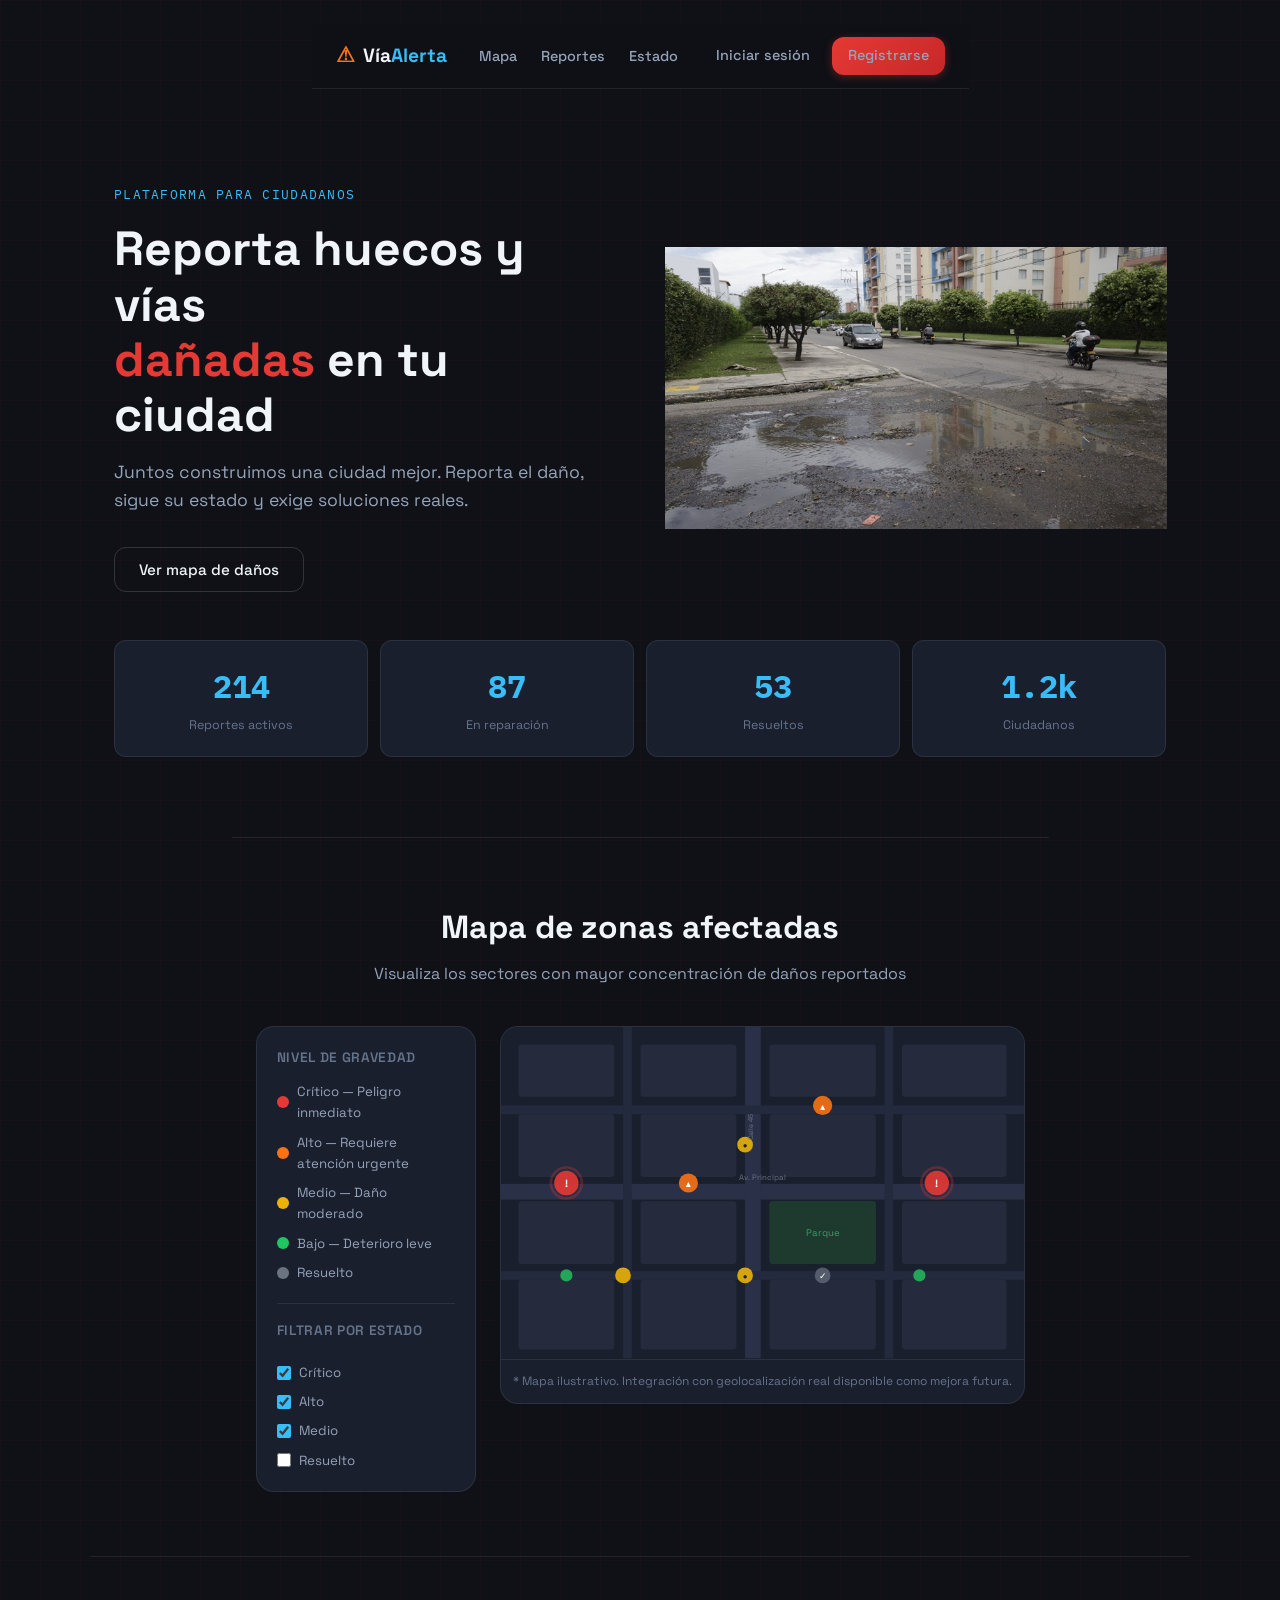
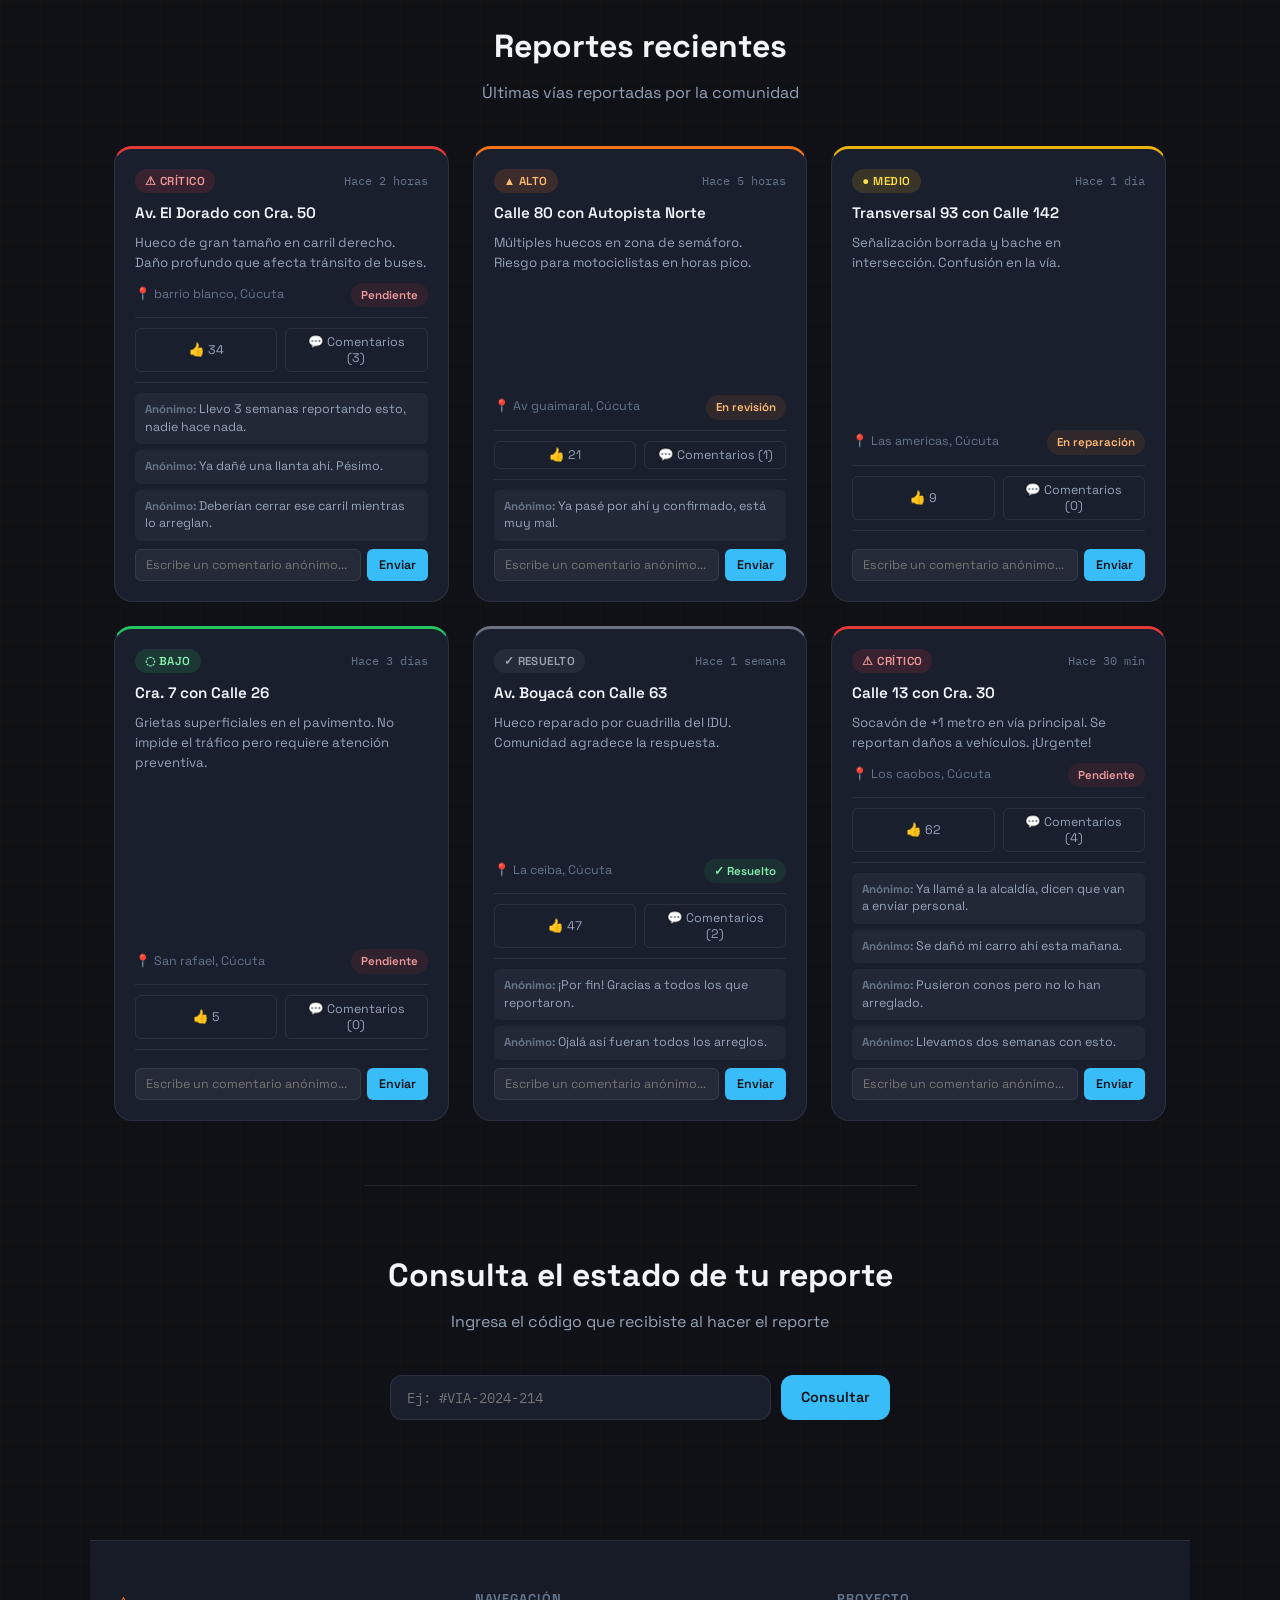
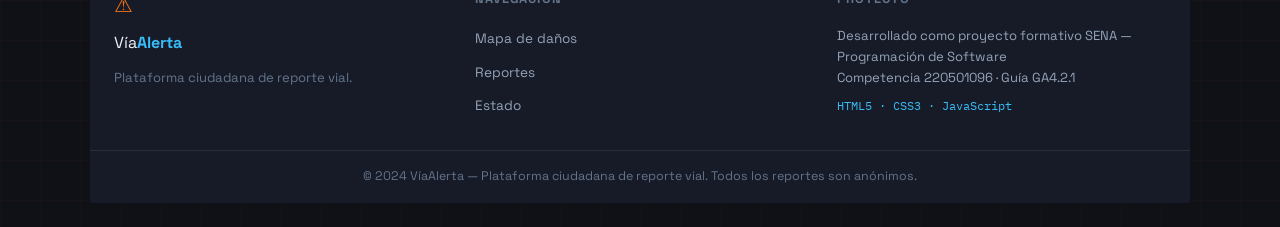
==== commit 3d598ea3: "Add files via upload" ====
--- a/index.html
+++ b/index.html
@@ -24,11 +24,11 @@
           <li><a href="#reportes">Reportes</a></li>
           <li><a href="#estado">Estado</a></li>
         </ul>
+        <div class="header-auth">
+          <a href="inicio_sesion.html" class="btn-login-nav">Iniciar sesión</a>
+          <a href="registro_usuario.html" class="btn-register-nav">Registrarse</a>
+        </div>
       </nav>
-      <div class="header-auth">
-        <a href="inicio_sesion.html" class="btn-login-nav">Iniciar sesión</a>
-        <a href="registro_usuario.html" class="btn-register-nav">Registrarse</a>
-      </div>
       <button class="menu-toggle" id="menuToggle" aria-label="Abrir menú">&#9776;</button>
     </div>
   </header>
@@ -80,7 +80,8 @@
             </clipPath>
           </defs>
 
-          <!-- Background -->
+          <!-- Fondo -->
+          <img src="./img/hueco.jpg" alt="Hueco en la vía">
           <rect width="520" height="420" fill="#0f1117" rx="20"/>
 
           <!-- Ambient glows -->
@@ -243,82 +244,11 @@
 
           <!-- ===== FLOATING UI CARDS ===== -->
 
-          <!-- Card 1 — CRITICAL alert (top left) -->
-          <g filter="url(#glow-filter)">
-            <rect x="18" y="30" width="175" height="72" rx="12" fill="url(#card-grad)" stroke="rgba(229,57,53,0.35)" stroke-width="1"/>
-            <rect x="18" y="30" width="175" height="3" rx="2" fill="#e53935" opacity="0.8"/>
-            <!-- Icon bg -->
-            <rect x="28" y="44" width="30" height="30" rx="8" fill="rgba(229,57,53,0.15)"/>
-            <text x="43" y="64" font-family="sans-serif" font-size="16" text-anchor="middle" fill="#e53935">⚠</text>
-            <!-- Text -->
-            <text x="68" y="55" font-family="Space Grotesk, sans-serif" font-size="10" font-weight="700" fill="#f1f5f9">Reporte Crítico</text>
-            <text x="68" y="68" font-family="Space Grotesk, sans-serif" font-size="9" fill="#94a3b8">Av. El Dorado · Kennedy</text>
-            <!-- Badge -->
-            <rect x="68" y="74" width="46" height="16" rx="4" fill="rgba(229,57,53,0.2)"/>
-            <text x="91" y="85" font-family="Space Grotesk, sans-serif" font-size="8" font-weight="600" fill="#e53935" text-anchor="middle">URGENTE</text>
-            <!-- Pulse -->
-            <circle cx="184" cy="44" r="5" fill="#e53935"/>
-            <circle cx="184" cy="44" r="5" fill="none" stroke="#e53935" stroke-width="2" opacity="0.6">
-              <animate attributeName="r" from="5" to="12" dur="1.5s" repeatCount="indefinite"/>
-              <animate attributeName="opacity" from="0.6" to="0" dur="1.5s" repeatCount="indefinite"/>
-            </circle>
-          </g>
-
-          <!-- Card 2 — Status card (top right) -->
-          <g>
-            <rect x="325" y="22" width="178" height="80" rx="12" fill="url(#card-grad)" stroke="rgba(56,189,248,0.25)" stroke-width="1"/>
-            <rect x="325" y="22" width="178" height="3" rx="2" fill="#38bdf8" opacity="0.7"/>
-            <text x="340" y="44" font-family="Space Grotesk, sans-serif" font-size="9" font-weight="600" fill="#64748b" letter-spacing="1">ESTADO DEL REPORTE</text>
-            <!-- Timeline mini -->
-            <circle cx="340" cy="62" r="5" fill="#22c55e"/>
-            <text x="352" y="66" font-family="Space Grotesk, sans-serif" font-size="9" fill="#94a3b8">Recibido</text>
-            <line x1="340" y1="67" x2="340" y2="78" stroke="#22c55e" stroke-width="1.5" opacity="0.5"/>
-            <circle cx="340" cy="82" r="5" fill="#38bdf8"/>
-            <text x="352" y="86" font-family="Space Grotesk, sans-serif" font-size="9" fill="#94a3b8">En revisión</text>
-            <!-- Code -->
-            <text x="430" y="66" font-family="IBM Plex Mono, monospace" font-size="9" fill="#38bdf8" text-anchor="middle">#VIA-2025</text>
-            <text x="430" y="78" font-family="IBM Plex Mono, monospace" font-size="9" fill="#38bdf8" text-anchor="middle">-214</text>
-          </g>
-
-          <!-- Card 3 — Stats mini (bottom right floating) -->
-          <g>
-            <rect x="358" y="230" width="148" height="68" rx="12" fill="url(#card-grad)" stroke="rgba(249,115,22,0.25)" stroke-width="1"/>
-            <text x="373" y="250" font-family="Space Grotesk, sans-serif" font-size="9" font-weight="600" fill="#64748b" letter-spacing="1">REPORTES HOY</text>
-            <text x="373" y="274" font-family="IBM Plex Mono, monospace" font-size="26" font-weight="700" fill="#f97316">14</text>
-            <!-- Mini bar chart -->
-            <g fill="#f97316" opacity="0.5">
-              <rect x="440" y="266" width="8" height="22" rx="2"/>
-              <rect x="452" y="271" width="8" height="17" rx="2"/>
-              <rect x="464" y="258" width="8" height="30" rx="2"/>
-              <rect x="476" y="263" width="8" height="25" rx="2"/>
-              <rect x="488" y="255" width="8" height="33" rx="2"/>
-            </g>
-            <g fill="#f97316" opacity="0.9">
-              <rect x="488" y="255" width="8" height="33" rx="2"/>
-            </g>
-          </g>
-
-          <!-- Card 4 — Mini notification (bottom left) -->
-          <g>
-            <rect x="18" y="235" width="152" height="56" rx="10" fill="url(#card-grad)" stroke="rgba(34,197,94,0.25)" stroke-width="1"/>
-            <rect x="28" y="249" width="22" height="22" rx="6" fill="rgba(34,197,94,0.15)"/>
-            <text x="39" y="264" font-family="sans-serif" font-size="12" text-anchor="middle" fill="#22c55e">✓</text>
-            <text x="58" y="257" font-family="Space Grotesk, sans-serif" font-size="9" font-weight="700" fill="#f1f5f9">¡Reparado!</text>
-            <text x="58" y="269" font-family="Space Grotesk, sans-serif" font-size="8" fill="#94a3b8">Cra. 7 · La Candelaria</text>
-            <text x="58" y="280" font-family="Space Grotesk, sans-serif" font-size="8" fill="#64748b">hace 5 min</text>
-          </g>
+      
+      
 
           <!-- Damage pin on road -->
-          <g>
-            <circle cx="230" cy="326" r="14" fill="#e53935" opacity="0.95"/>
-            <text x="230" y="331" font-family="sans-serif" font-size="13" text-anchor="middle" fill="white" font-weight="bold">!</text>
-            <circle cx="230" cy="326" r="14" fill="none" stroke="#e53935" stroke-width="2.5" opacity="0.5">
-              <animate attributeName="r" from="14" to="28" dur="2s" repeatCount="indefinite"/>
-              <animate attributeName="opacity" from="0.5" to="0" dur="2s" repeatCount="indefinite"/>
-            </circle>
-            <!-- Pin line to pothole -->
-            <line x1="230" y1="340" x2="230" y2="348" stroke="#e53935" stroke-width="1.5" opacity="0.5"/>
-          </g>
+         
 
           <!-- Floating dots decoration -->
           <g fill="#38bdf8" opacity="0.4">
--- a/estilos.css
+++ b/estilos.css
@@ -149,7 +149,12 @@
 .logo-icon { font-size: 1.3rem; color: var(--color-alta); }
 .logo-text strong { color: var(--accent); }
 
-#main-nav { flex: 1; }
+#main-nav { 
+  flex: 1; 
+  display: flex;
+  align-items: center;
+  gap: 1.5rem;
+}
 #main-nav ul {
   display: flex;
   gap: 1.5rem;
@@ -167,6 +172,7 @@
   display: flex;
   align-items: center;
   gap: 8px;
+  margin-left: auto;
 }
 .btn-login-nav {
   color: var(--text-secondary);
@@ -919,7 +925,25 @@
   #main-nav a { font-size: 1rem; }
   .menu-toggle { display: block; }
   .btn-report-nav { display: none; }
-  .header-auth { display: none; }
+  
+  /* Mostrar botones auth en el menú mobile */
+  .header-auth {
+    display: flex;
+    flex-direction: column;
+    gap: 0.75rem;
+    margin-top: 1rem;
+    margin-left: 0;
+    padding-top: 1rem;
+    border-top: 1px solid rgba(255, 255, 255, 0.08);
+  }
+  
+  .btn-login-nav,
+  .btn-register-nav {
+    width: 100%;
+    text-align: center;
+    padding: 10px 14px;
+    font-size: 0.9rem;
+  }
 
   /* Hero */
   #hero { padding: 3rem 1.25rem 2.5rem; }
@@ -1666,6 +1690,25 @@
       height: 100vh;
       overflow-y: auto;
     }
+    
+    @media (max-width: 768px) {
+      .dashboard-sidebar {
+        position: fixed !important;
+        left: -240px;
+        top: 0;
+        width: 240px;
+        height: 100vh;
+        z-index: 999;
+        transition: left 0.3s ease;
+        box-shadow: 2px 0 8px rgba(0, 0, 0, 0.5);
+        border-right: none;
+        overflow: hidden;
+      }
+
+      body.sidebar-open .dashboard-sidebar {
+        left: 0;
+      }
+    }
 
     .sidebar-header {
       padding: 0 1.25rem 1.5rem;
@@ -2016,14 +2059,47 @@
       margin-bottom: 1rem;
     }
 
+    /* Menu toggle button */
+    .menu-toggle-btn {
+      display: none;
+      background: none;
+      border: none;
+      color: var(--text-primary);
+      font-size: 1.5rem;
+      cursor: pointer;
+      padding: 8px;
+      border-radius: var(--radius-md);
+      transition: background 0.2s, color 0.2s;
+    }
+
+    .menu-toggle-btn:hover {
+      background: rgba(255, 255, 255, 0.1);
+      color: var(--accent);
+    }
+
+    /* Overlay para mobile cuando sidebar está open */
+    body.sidebar-open::before {
+      content: '';
+      position: fixed;
+      top: 0;
+      left: 0;
+      right: 0;
+      bottom: 0;
+      background: rgba(0, 0, 0, 0.5);
+      z-index: 998;
+      display: block;
+    }
+
     /* Responsive */
     @media (max-width: 768px) {
       .dashboard-container {
         grid-template-columns: 1fr;
       }
 
-      .dashboard-sidebar {
-        display: none;
+      .menu-toggle-btn {
+        display: flex;
+        align-items: center;
+        justify-content: center;
       }
 
       .dashboard-header {
